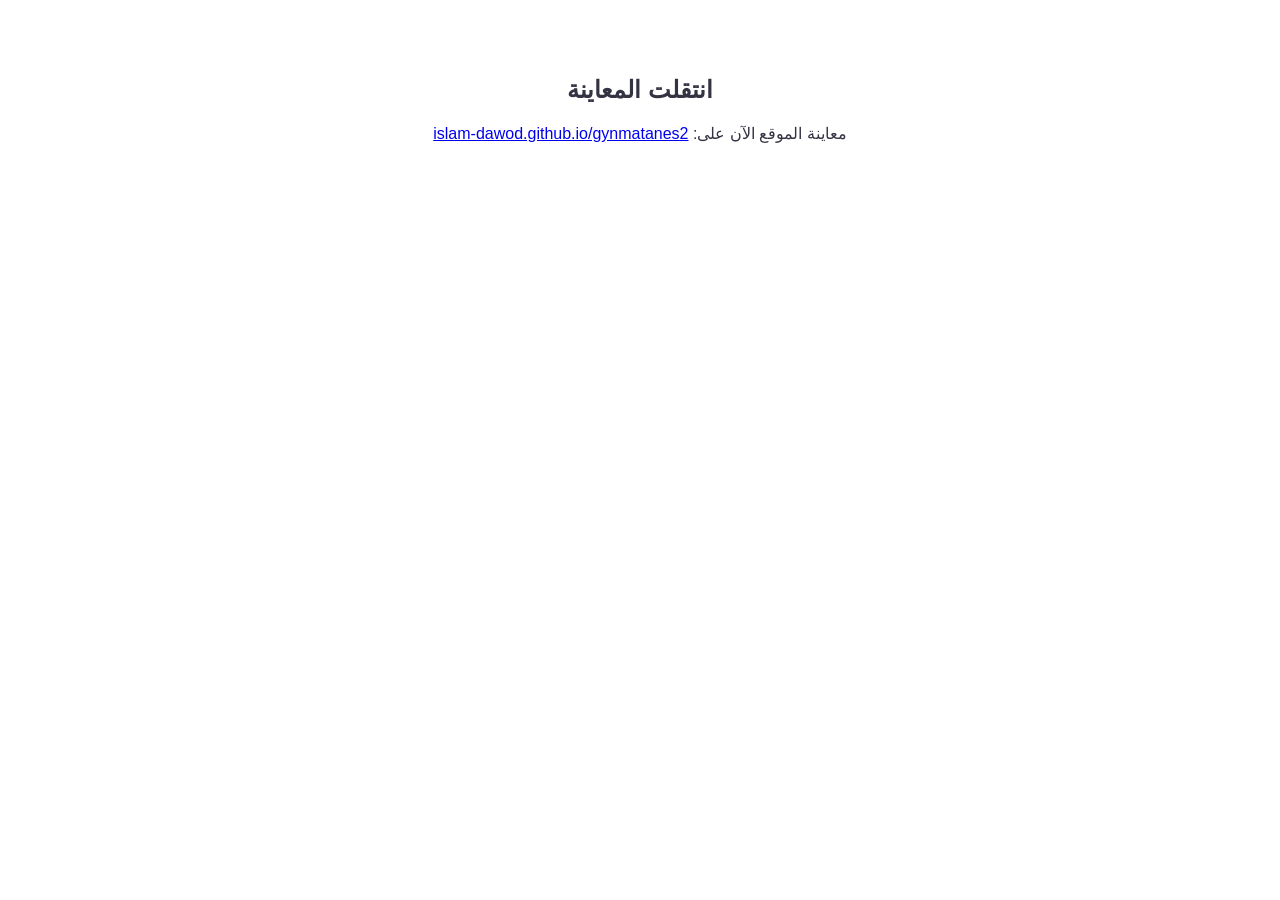
==== index.html @ dfd0c5c6 "Replace duplicate preview with placeholder (noindex)" ====
<!doctype html><html lang="ar" dir="rtl"><head><meta charset="utf-8">
<meta name="robots" content="noindex,nofollow">
<meta name="viewport" content="width=device-width,initial-scale=1">
<title>Preview moved</title></head>
<body style="font-family:sans-serif;padding:48px;text-align:center;color:#334">
<h2>انتقلت المعاينة</h2>
<p>معاينة الموقع الآن على: <a href="https://islam-dawod.github.io/gynmatanes2/">islam-dawod.github.io/gynmatanes2</a></p>
</body></html>
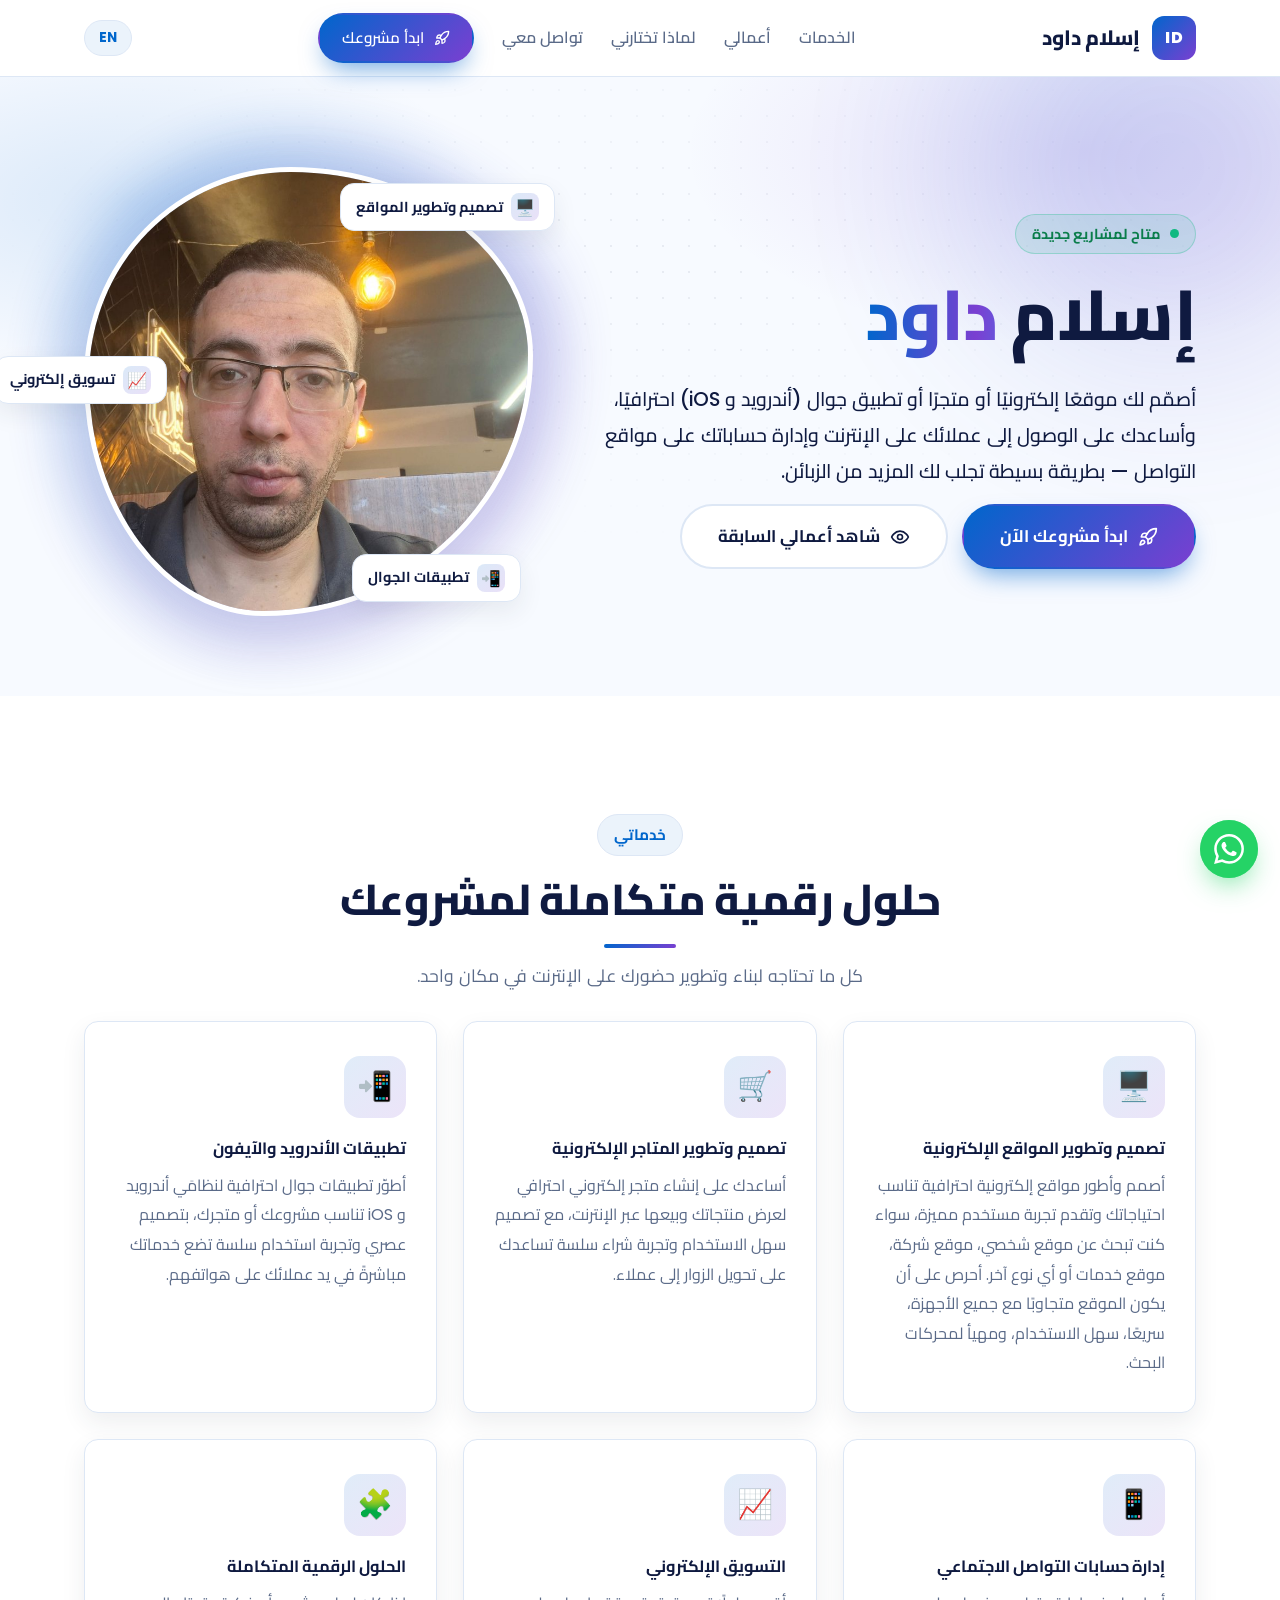
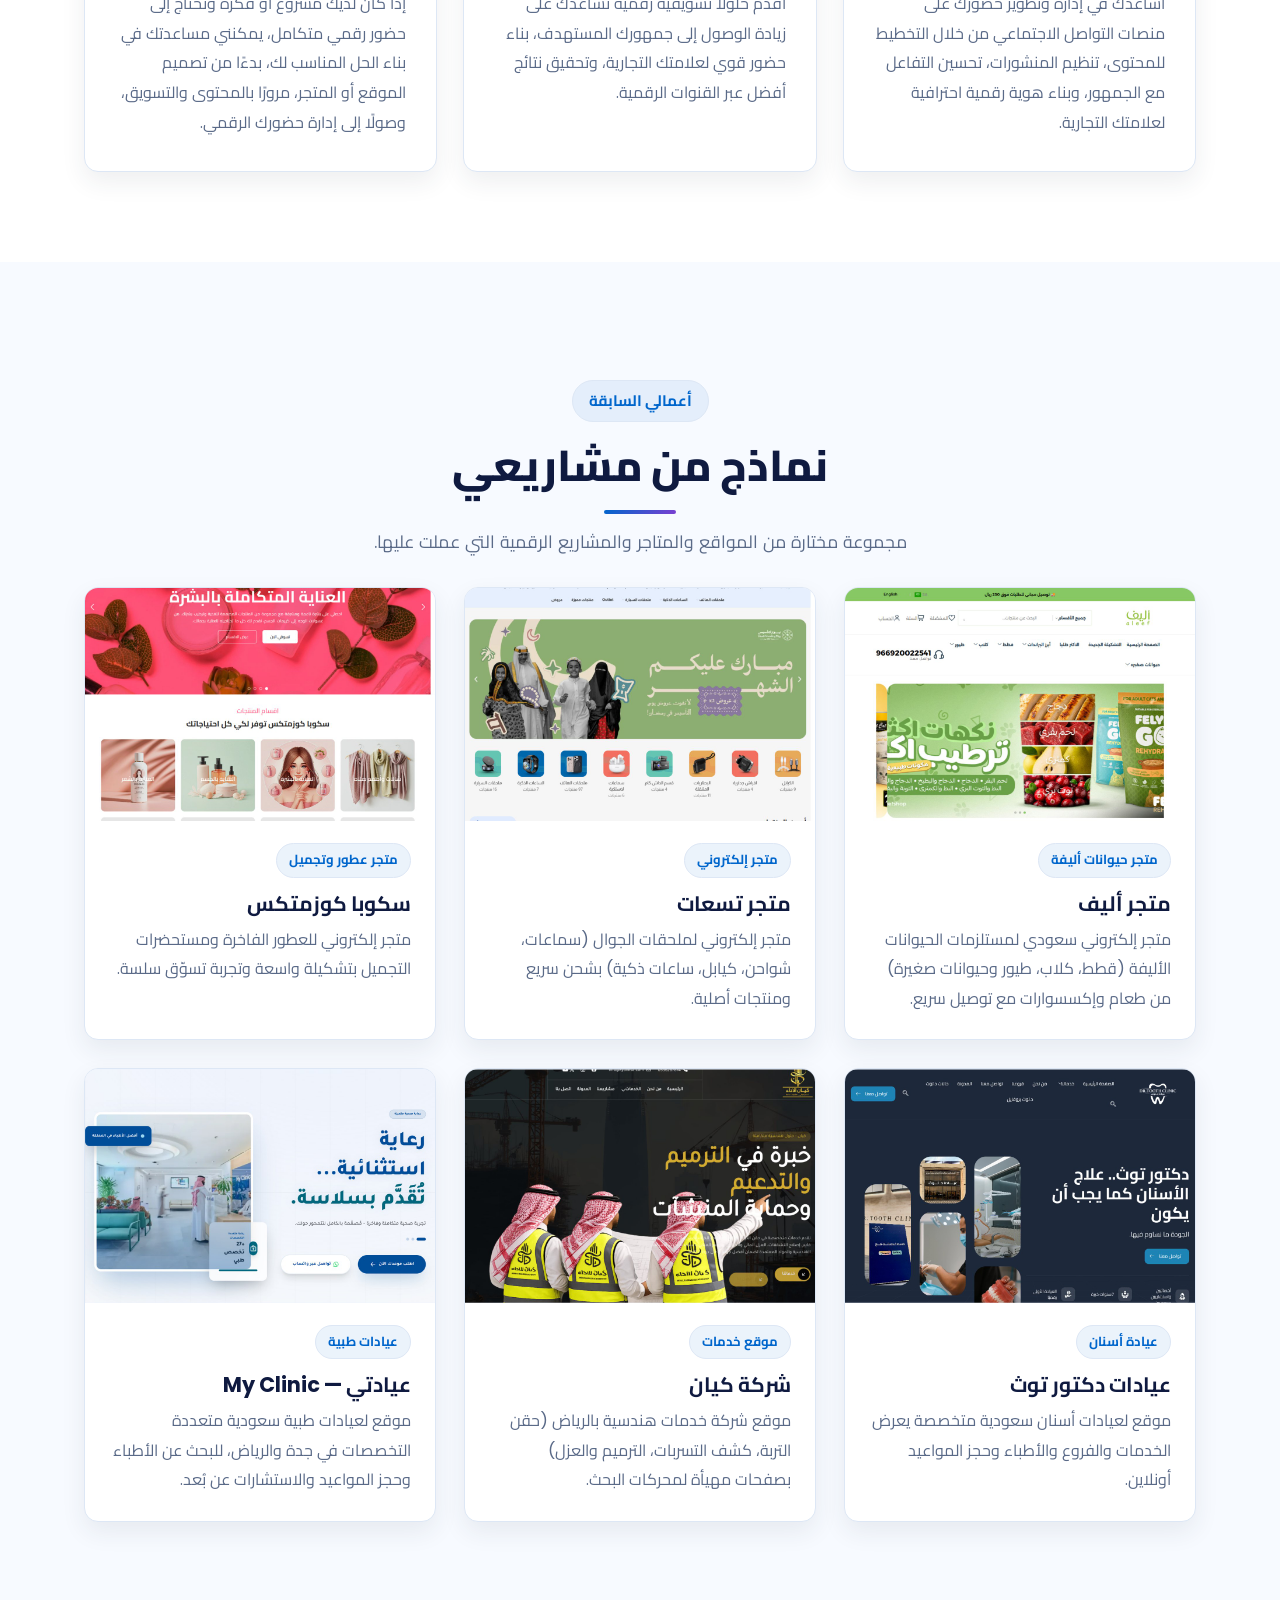
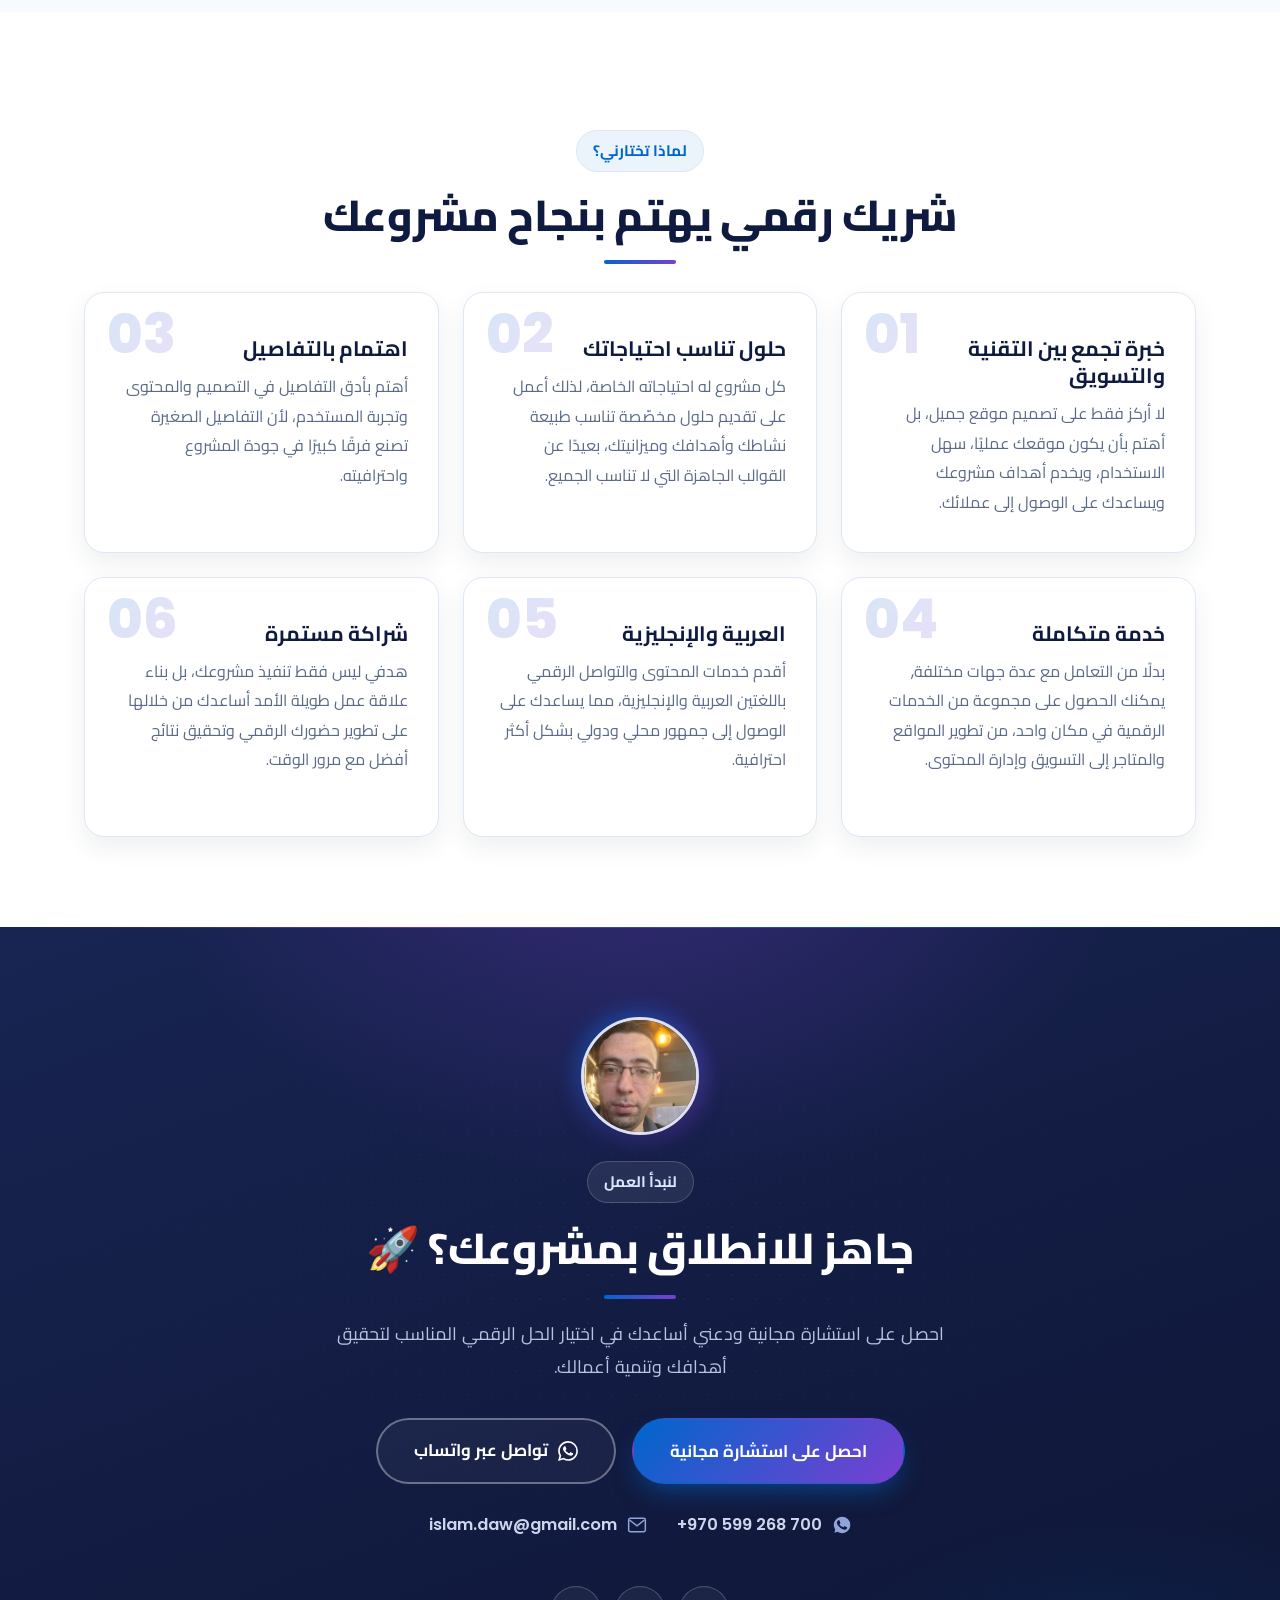
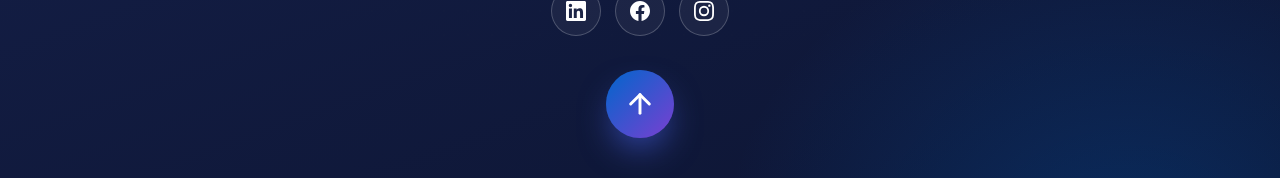
==== commit b0a4806a: "Deploy full site to root URL Copy all site files from ID repo and update canonical URLs so the site " ====
--- a/index.html
+++ b/index.html
@@ -1,8 +1,422 @@
-<!doctype html><html lang="ar" dir="rtl"><head><meta charset="utf-8">
-<meta name="robots" content="noindex,nofollow">
-<meta name="viewport" content="width=device-width,initial-scale=1">
-<title>Preview moved</title></head>
-<body style="font-family:sans-serif;padding:48px;text-align:center;color:#334">
-<h2>انتقلت المعاينة</h2>
-<p>معاينة الموقع الآن على: <a href="https://islam-dawod.github.io/gynmatanes2/">islam-dawod.github.io/gynmatanes2</a></p>
-</body></html>
+<!DOCTYPE html>
+<html lang="ar" dir="rtl">
+<head>
+  <meta charset="UTF-8" />
+  <meta name="viewport" content="width=device-width, initial-scale=1.0" />
+  <title>إسلام داود | مصمم ومطور مواقع والتسويق الرقمي</title>
+  <meta name="description" content="إسلام داود — مصمم ومطور مواقع وتطبيقات جوال. تصميم مواقع ومتاجر إلكترونية، تطبيقات أندرويد و iOS، تسويق رقمي، وإدارة حسابات التواصل الاجتماعي." />
+  <meta name="author" content="إسلام داود" />
+
+  <meta name="robots" content="index, follow" />
+  <meta name="keywords" content="تصميم مواقع, تطوير مواقع, متجر إلكتروني, تطبيقات جوال, تطبيقات اندرويد, تطبيقات ايفون, iOS, Android, تسويق رقمي, إدارة سوشال ميديا, إسلام داود, مصمم مواقع" />
+  <meta name="theme-color" content="#0066cc" />
+  <link rel="canonical" href="https://islam-dawod.github.io/" />
+
+  <!-- Open Graph -->
+  <meta property="og:type" content="website" />
+  <meta property="og:title" content="إسلام داود | مصمم ومطور مواقع والتسويق الرقمي" />
+  <meta property="og:description" content="بناء حضور رقمي احترافي: مواقع، متاجر إلكترونية، تطبيقات جوال، تسويق رقمي وإدارة سوشال ميديا." />
+  <meta property="og:url" content="https://islam-dawod.github.io/" />
+  <meta property="og:image" content="https://islam-dawod.github.io/assets/me/portrait.jpg" />
+  <meta property="og:locale" content="ar_AR" />
+  <meta property="og:site_name" content="إسلام داود" />
+
+  <!-- Twitter -->
+  <meta name="twitter:card" content="summary_large_image" />
+  <meta name="twitter:title" content="إسلام داود | مصمم ومطور مواقع" />
+  <meta name="twitter:description" content="تصميم وتطوير المواقع والمتاجر الإلكترونية، تطبيقات الجوال، التسويق الرقمي وإدارة السوشال ميديا." />
+  <meta name="twitter:image" content="https://islam-dawod.github.io/assets/me/portrait.jpg" />
+
+  <!-- Structured data -->
+  <script type="application/ld+json">
+  {
+    "@context": "https://schema.org",
+    "@type": "Person",
+    "name": "إسلام داود",
+    "alternateName": "Islam Daoud",
+    "jobTitle": "مصمم ومطور مواقع",
+    "description": "مصمم ومطور مواقع متخصص في تصميم وتطوير المواقع والمتاجر الإلكترونية والتسويق الرقمي وإدارة المحتوى.",
+    "url": "https://islam-dawod.github.io/",
+    "image": "https://islam-dawod.github.io/assets/me/portrait.jpg",
+    "email": "islam.daw@gmail.com",
+    "telephone": "+970599268700",
+    "sameAs": [
+      "https://www.instagram.com/islam.dawod92",
+      "https://www.facebook.com/islam.daw.2025",
+      "https://www.linkedin.com/in/islam-dawod/"
+    ],
+    "knowsAbout": ["تصميم المواقع", "تطوير المواقع", "المتاجر الإلكترونية", "تطوير تطبيقات الجوال", "تطبيقات أندرويد", "تطبيقات iOS", "التسويق الرقمي", "إدارة التواصل الاجتماعي"]
+  }
+  </script>
+
+  <link rel="preconnect" href="https://fonts.googleapis.com" />
+  <link rel="preconnect" href="https://fonts.gstatic.com" crossorigin />
+  <link href="https://fonts.googleapis.com/css2?family=Cairo:wght@400;500;600;700;800&family=Poppins:wght@400;500;600;700;800&family=Tajawal:wght@400;500;700&display=swap" rel="stylesheet" />
+  <link rel="stylesheet" href="styles.css?v=77" />
+  <link rel="icon" type="image/svg+xml" href="favicon.svg?v=1" />
+  <link rel="icon" type="image/png" sizes="32x32" href="favicon-32x32.png?v=1" />
+  <link rel="icon" type="image/png" sizes="16x16" href="favicon-16x16.png?v=1" />
+  <link rel="shortcut icon" href="favicon.ico?v=1" />
+  <link rel="apple-touch-icon" sizes="180x180" href="apple-touch-icon.png?v=1" />
+</head>
+<body>
+  <!-- Header -->
+  <header class="site-header" id="top">
+    <div class="container header-inner">
+      <a href="#top" class="logo">
+        <span class="logo-mark">ID</span>
+        <span class="logo-text" data-en="Islam Daoud">إسلام داود</span>
+      </a>
+      <nav class="nav" id="nav">
+        <a href="#services" data-en="Services">الخدمات</a>
+        <a href="#portfolio" data-en="Work">أعمالي</a>
+        <a href="#why" data-en="Why Me">لماذا تختارني</a>
+        <a href="#contact" data-en="Contact">تواصل معي</a>
+        <a href="#contact" class="btn btn-sm btn-primary nav-cta" data-en="<svg viewBox='0 0 24 24' fill='none' stroke='currentColor' stroke-width='2' stroke-linecap='round' stroke-linejoin='round'><path d='M4.5 16.5c-1.5 1.26-2 5-2 5s3.74-.5 5-2c.71-.84.7-2.13-.09-2.91a2.18 2.18 0 0 0-2.91-.09z'/><path d='m12 15-3-3a22 22 0 0 1 2-3.95A12.88 12.88 0 0 1 22 2c0 2.72-.78 7.5-6 11a22.35 22.35 0 0 1-4 2z'/><path d='M9 12H4s.55-3.03 2-4c1.62-1.08 5 0 5 0'/><path d='M12 15v5s3.03-.55 4-2c1.08-1.62 0-5 0-5'/></svg> Start Project"><svg viewBox="0 0 24 24" fill="none" stroke="currentColor" stroke-width="2" stroke-linecap="round" stroke-linejoin="round"><path d="M4.5 16.5c-1.5 1.26-2 5-2 5s3.74-.5 5-2c.71-.84.7-2.13-.09-2.91a2.18 2.18 0 0 0-2.91-.09z"/><path d="m12 15-3-3a22 22 0 0 1 2-3.95A12.88 12.88 0 0 1 22 2c0 2.72-.78 7.5-6 11a22.35 22.35 0 0 1-4 2z"/><path d="M9 12H4s.55-3.03 2-4c1.62-1.08 5 0 5 0"/><path d="M12 15v5s3.03-.55 4-2c1.08-1.62 0-5 0-5"/></svg> ابدأ مشروعك</a>
+      </nav>
+      <div class="header-actions">
+        <button class="lang-toggle" id="langToggle" aria-label="تغيير اللغة">EN</button>
+        <button class="nav-toggle" id="navToggle" aria-label="القائمة" aria-expanded="false">
+          <span></span><span></span><span></span>
+        </button>
+      </div>
+    </div>
+  </header>
+
+  <!-- Floating WhatsApp button (fixed, site-wide) -->
+  <a class="wa-fab" href="https://wa.me/970599268700" target="_blank" rel="noopener" aria-label="تواصل عبر واتساب" data-en-label="Chat on WhatsApp">
+    <svg viewBox="0 0 24 24" fill="currentColor" aria-hidden="true"><path d="M17.472 14.382c-.297-.149-1.758-.867-2.03-.967-.273-.099-.471-.148-.67.15-.197.297-.767.966-.94 1.164-.173.199-.347.223-.644.075-.297-.15-1.255-.463-2.39-1.475-.883-.788-1.48-1.761-1.653-2.059-.173-.297-.018-.458.13-.606.134-.133.298-.347.446-.52.149-.174.198-.298.298-.497.099-.198.05-.371-.025-.52-.075-.149-.669-1.612-.916-2.207-.242-.579-.487-.5-.669-.51-.173-.008-.371-.01-.57-.01-.198 0-.52.074-.792.372-.272.297-1.04 1.016-1.04 2.479 0 1.462 1.065 2.875 1.213 3.074.149.198 2.096 3.2 5.077 4.487.709.306 1.263.489 1.694.625.712.227 1.36.195 1.871.118.571-.085 1.758-.719 2.006-1.413.248-.694.248-1.289.173-1.413-.074-.124-.272-.198-.57-.347m-5.421 7.403h-.004a9.87 9.87 0 01-5.031-1.378l-.361-.214-3.741.982.998-3.648-.235-.374a9.86 9.86 0 01-1.51-5.26c.001-5.45 4.436-9.884 9.888-9.884 2.64 0 5.122 1.03 6.988 2.898a9.825 9.825 0 012.893 6.994c-.003 5.45-4.437 9.884-9.885 9.884m8.413-18.297A11.815 11.815 0 0012.05 0C5.495 0 .16 5.335.157 11.892c0 2.096.547 4.142 1.588 5.945L.057 24l6.305-1.654a11.882 11.882 0 005.683 1.448h.005c6.554 0 11.89-5.335 11.893-11.893a11.821 11.821 0 00-3.48-8.413Z"/></svg>
+  </a>
+
+  <!-- Hero -->
+  <section class="hero">
+    <div class="hero-bg" aria-hidden="true"></div>
+    <div class="container hero-inner">
+      <div class="hero-text">
+        <span class="hero-status" data-en="<span class='dot'></span> Available for new projects"><span class="dot"></span> متاح لمشاريع جديدة</span>
+        <h1 class="hero-title" data-en="Islam <span class='grad'>Daoud</span>">إسلام <span class="grad">داود</span></h1>
+        <p class="hero-lead" data-en="I build you a professional website, online store, or mobile app for Android &amp; iOS, help you reach your customers online, and manage your social media — simply, in a way that brings you more clients.">
+          أصمّم لك موقعًا إلكترونيًا أو متجرًا أو تطبيق جوال (أندرويد و iOS) احترافيًا،
+          وأساعدك على الوصول إلى عملائك على الإنترنت وإدارة حساباتك على مواقع التواصل —
+          بطريقة بسيطة تجلب لك المزيد من الزبائن.
+        </p>
+        <div class="hero-actions">
+          <a href="#contact" class="btn btn-primary btn-lg" data-en="<svg viewBox='0 0 24 24' fill='none' stroke='currentColor' stroke-width='2' stroke-linecap='round' stroke-linejoin='round'><path d='M4.5 16.5c-1.5 1.26-2 5-2 5s3.74-.5 5-2c.71-.84.7-2.13-.09-2.91a2.18 2.18 0 0 0-2.91-.09z'/><path d='m12 15-3-3a22 22 0 0 1 2-3.95A12.88 12.88 0 0 1 22 2c0 2.72-.78 7.5-6 11a22.35 22.35 0 0 1-4 2z'/><path d='M9 12H4s.55-3.03 2-4c1.62-1.08 5 0 5 0'/><path d='M12 15v5s3.03-.55 4-2c1.08-1.62 0-5 0-5'/></svg> Start Your Project"><svg viewBox="0 0 24 24" fill="none" stroke="currentColor" stroke-width="2" stroke-linecap="round" stroke-linejoin="round"><path d="M4.5 16.5c-1.5 1.26-2 5-2 5s3.74-.5 5-2c.71-.84.7-2.13-.09-2.91a2.18 2.18 0 0 0-2.91-.09z"/><path d="m12 15-3-3a22 22 0 0 1 2-3.95A12.88 12.88 0 0 1 22 2c0 2.72-.78 7.5-6 11a22.35 22.35 0 0 1-4 2z"/><path d="M9 12H4s.55-3.03 2-4c1.62-1.08 5 0 5 0"/><path d="M12 15v5s3.03-.55 4-2c1.08-1.62 0-5 0-5"/></svg> ابدأ مشروعك الآن</a>
+          <a href="#portfolio" class="btn btn-ghost btn-lg" data-en="<svg viewBox='0 0 24 24' fill='none' stroke='currentColor' stroke-width='2' stroke-linecap='round' stroke-linejoin='round'><path d='M2 12s3-7 10-7 10 7 10 7-3 7-10 7-10-7-10-7z'/><circle cx='12' cy='12' r='3'/></svg> View My Work"><svg viewBox="0 0 24 24" fill="none" stroke="currentColor" stroke-width="2" stroke-linecap="round" stroke-linejoin="round"><path d="M2 12s3-7 10-7 10 7 10 7-3 7-10 7-10-7-10-7z"/><circle cx="12" cy="12" r="3"/></svg> شاهد أعمالي السابقة</a>
+        </div>
+      </div>
+      <figure class="hero-portrait" onerror="this.style.display='none'">
+        <img src="assets/me/portrait.jpg" alt="إسلام داود" loading="eager"
+             onerror="this.closest('.hero-portrait').style.display='none'" />
+        <span class="float-chip chip-1" data-en="<span class='ci'>🖥️</span> Web Development"><span class="ci">🖥️</span> تصميم وتطوير المواقع</span>
+        <span class="float-chip chip-2" data-en="<span class='ci'>📈</span> Digital Marketing"><span class="ci">📈</span> تسويق إلكتروني</span>
+        <span class="float-chip chip-3" data-en="<span class='ci'>📲</span> Mobile Apps"><span class="ci">📲</span> تطبيقات الجوال</span>
+      </figure>
+    </div>
+  </section>
+
+  <!-- Services -->
+  <section class="section" id="services">
+    <div class="container">
+      <div class="section-head">
+        <span class="kicker" data-en="Services">خدماتي</span>
+        <h2 data-en="Complete digital solutions for your project">حلول رقمية متكاملة لمشروعك</h2>
+        <p data-en="Everything you need to build and grow your online presence, in one place.">كل ما تحتاجه لبناء وتطوير حضورك على الإنترنت في مكان واحد.</p>
+      </div>
+
+      <div class="cards">
+        <article class="card">
+          <div class="card-icon">🖥️</div>
+          <h3 data-en="Website Design &amp; Development">تصميم وتطوير المواقع الإلكترونية</h3>
+          <p data-en="I design and develop professional, responsive websites with a great user experience — personal, business, or services sites — fast, easy to use, and SEO-ready.">
+            أصمم وأطور مواقع إلكترونية احترافية تناسب احتياجاتك وتقدم تجربة مستخدم مميزة،
+            سواء كنت تبحث عن موقع شخصي، موقع شركة، موقع خدمات أو أي نوع آخر.
+            أحرص على أن يكون الموقع متجاوبًا مع جميع الأجهزة، سريعًا، سهل الاستخدام، ومهيأ لمحركات البحث.
+          </p>
+        </article>
+
+        <article class="card">
+          <div class="card-icon">🛒</div>
+          <h3 data-en="E-commerce Development">تصميم وتطوير المتاجر الإلكترونية</h3>
+          <p data-en="I help you build a professional online store to showcase and sell your products, with an easy design and a smooth buying experience that turns visitors into customers.">
+            أساعدك على إنشاء متجر إلكتروني احترافي لعرض منتجاتك وبيعها عبر الإنترنت،
+            مع تصميم سهل الاستخدام وتجربة شراء سلسة تساعدك على تحويل الزوار إلى عملاء.
+          </p>
+        </article>
+
+        <article class="card">
+          <div class="card-icon">📲</div>
+          <h3 data-en="Android &amp; iOS App Development">تطبيقات الأندرويد والآيفون</h3>
+          <p data-en="I develop professional mobile apps for Android and iOS tailored to your business or store — with a modern design and a smooth experience that puts your services right in your customers' hands.">
+            أطوّر تطبيقات جوال احترافية لنظامَي أندرويد و iOS تناسب مشروعك أو متجرك، بتصميم
+            عصري وتجربة استخدام سلسة تضع خدماتك مباشرةً في يد عملائك على هواتفهم.
+          </p>
+        </article>
+
+        <article class="card">
+          <div class="card-icon">📱</div>
+          <h3 data-en="Social Media Management">إدارة حسابات التواصل الاجتماعي</h3>
+          <p data-en="I manage and grow your social media presence through content planning, scheduling, boosting engagement, and building a professional brand identity.">
+            أساعدك في إدارة وتطوير حضورك على منصات التواصل الاجتماعي من خلال التخطيط للمحتوى،
+            تنظيم المنشورات، تحسين التفاعل مع الجمهور، وبناء هوية رقمية احترافية لعلامتك التجارية.
+          </p>
+        </article>
+
+        <article class="card">
+          <div class="card-icon">📈</div>
+          <h3 data-en="Digital Marketing">التسويق الإلكتروني</h3>
+          <p data-en="I provide digital marketing solutions that expand your reach to your target audience, build a strong brand presence, and achieve better results across digital channels.">
+            أقدم حلولًا تسويقية رقمية تساعدك على زيادة الوصول إلى جمهورك المستهدف،
+            بناء حضور قوي لعلامتك التجارية، وتحقيق نتائج أفضل عبر القنوات الرقمية.
+          </p>
+        </article>
+
+        <article class="card">
+          <div class="card-icon">🧩</div>
+          <h3 data-en="Integrated Digital Solutions">الحلول الرقمية المتكاملة</h3>
+          <p data-en="If you have a project or idea and need a complete digital presence, I can help you build the right solution — from website or store design, through content and marketing, to managing your digital presence.">
+            إذا كان لديك مشروع أو فكرة وتحتاج إلى حضور رقمي متكامل، يمكنني مساعدتك في بناء الحل
+            المناسب لك، بدءًا من تصميم الموقع أو المتجر، مرورًا بالمحتوى والتسويق، وصولًا إلى إدارة حضورك الرقمي.
+          </p>
+        </article>
+      </div>
+    </div>
+  </section>
+
+  <!-- Portfolio / Previous work -->
+  <section class="section section-alt" id="portfolio">
+    <div class="container">
+      <div class="section-head">
+        <span class="kicker" data-en="My Work">أعمالي السابقة</span>
+        <h2 data-en="Selected projects">نماذج من مشاريعي</h2>
+        <p data-en="A selection of websites, stores, and digital projects I have worked on.">مجموعة مختارة من المواقع والمتاجر والمشاريع الرقمية التي عملت عليها.</p>
+      </div>
+
+      <div class="portfolio-grid">
+        <a class="work" href="https://aleef.com/" target="_blank" rel="noopener">
+          <div class="work-thumb">
+            <img src="assets/portfolio/aleef.jpg" alt="متجر أليف لمستلزمات الحيوانات الأليفة" loading="lazy" />
+          </div>
+          <div class="work-body">
+            <span class="work-tag" data-en="Pet Store">متجر حيوانات أليفة</span>
+            <h3 data-en="Aleef Store">متجر أليف</h3>
+            <p data-en="A Saudi online pet store for cats, dogs, birds, and small animals — food, accessories, and supplies with fast delivery.">متجر إلكتروني سعودي لمستلزمات الحيوانات الأليفة (قطط، كلاب، طيور وحيوانات صغيرة) من طعام وإكسسوارات مع توصيل سريع.</p>
+          </div>
+        </a>
+
+        <a class="work" href="https://www.tesaat.com/" target="_blank" rel="noopener">
+          <div class="work-thumb">
+            <img src="assets/portfolio/tesaat.jpg" alt="متجر تسعات لملحقات الجوال" loading="lazy" />
+          </div>
+          <div class="work-body">
+            <span class="work-tag" data-en="E-commerce">متجر إلكتروني</span>
+            <h3 data-en="Tesaat Store">متجر تسعات</h3>
+            <p data-en="An online store for mobile accessories — headphones, chargers, cables, and smartwatches — with fast shipping.">متجر إلكتروني لملحقات الجوال (سماعات، شواحن، كيابل، ساعات ذكية) بشحن سريع ومنتجات أصلية.</p>
+          </div>
+        </a>
+
+        <a class="work" href="https://www.scuba-cosmatics.com/" target="_blank" rel="noopener">
+          <div class="work-thumb">
+            <img src="assets/portfolio/scuba.jpg" alt="متجر سكوبا كوزمتكس للعطور ومستحضرات التجميل" loading="lazy" />
+          </div>
+          <div class="work-body">
+            <span class="work-tag" data-en="Beauty &amp; Perfume">متجر عطور وتجميل</span>
+            <h3 data-en="Scuba Cosmetics">سكوبا كوزمتكس</h3>
+            <p data-en="An online store for luxury perfumes and cosmetics with a wide range of premium products and a smooth shopping experience.">متجر إلكتروني للعطور الفاخرة ومستحضرات التجميل بتشكيلة واسعة وتجربة تسوّق سلسة.</p>
+          </div>
+        </a>
+
+        <a class="work" href="https://drtoothclinics.com/" target="_blank" rel="noopener">
+          <div class="work-thumb">
+            <img src="assets/portfolio/drtooth.jpg" alt="موقع عيادات دكتور توث للأسنان" loading="lazy" />
+          </div>
+          <div class="work-body">
+            <span class="work-tag" data-en="Dental Clinic">عيادة أسنان</span>
+            <h3 data-en="Dr Tooth Clinics">عيادات دكتور توث</h3>
+            <p data-en="A website for a Saudi dental clinics group showcasing its services, branches, specialists, and online appointment booking.">موقع لعيادات أسنان سعودية متخصصة يعرض الخدمات والفروع والأطباء وحجز المواعيد أونلاين.</p>
+          </div>
+        </a>
+
+        <a class="work" href="https://kyanksa.com/" target="_blank" rel="noopener">
+          <div class="work-thumb">
+            <img src="assets/portfolio/kyan.jpg" alt="موقع شركة كيان للخدمات الهندسية" loading="lazy" />
+          </div>
+          <div class="work-body">
+            <span class="work-tag" data-en="Services Website">موقع خدمات</span>
+            <h3 data-en="Kyan Company">شركة كيان</h3>
+            <p data-en="A services company website (soil injection, leak detection, renovation, and insulation) in Riyadh, with SEO-focused pages.">موقع شركة خدمات هندسية بالرياض (حقن التربة، كشف التسربات، الترميم والعزل) بصفحات مهيأة لمحركات البحث.</p>
+          </div>
+        </a>
+
+        <a class="work" href="https://myclinic.com.sa/" target="_blank" rel="noopener">
+          <div class="work-thumb">
+            <img src="assets/portfolio/myclinic.jpg" alt="موقع عيادتي My Clinic الطبي" loading="lazy" />
+          </div>
+          <div class="work-body">
+            <span class="work-tag" data-en="Medical Clinics">عيادات طبية</span>
+            <h3 data-en="My Clinic">عيادتي — My Clinic</h3>
+            <p data-en="A Saudi multi-specialty medical clinics website (Jeddah &amp; Riyadh) for finding doctors, booking appointments, and telemedicine.">موقع لعيادات طبية سعودية متعددة التخصصات في جدة والرياض، للبحث عن الأطباء وحجز المواعيد والاستشارات عن بُعد.</p>
+          </div>
+        </a>
+      </div>
+
+    </div>
+  </section>
+
+  <!-- Why choose me -->
+  <section class="section" id="why">
+    <div class="container">
+      <div class="section-head">
+        <span class="kicker" data-en="Why Choose Me?">لماذا تختارني؟</span>
+        <h2 data-en="A digital partner invested in your success">شريك رقمي يهتم بنجاح مشروعك</h2>
+      </div>
+
+      <div class="features">
+        <div class="feature">
+          <span class="feature-num">01</span>
+          <h3 data-en="Technical &amp; marketing expertise">خبرة تجمع بين التقنية والتسويق</h3>
+          <p data-en="I don't just focus on a beautiful design — I make sure your site is practical, easy to use, serves your goals, and helps you reach your customers.">
+            لا أركز فقط على تصميم موقع جميل، بل أهتم بأن يكون موقعك عمليًا، سهل الاستخدام،
+            ويخدم أهداف مشروعك ويساعدك على الوصول إلى عملائك.
+          </p>
+        </div>
+        <div class="feature">
+          <span class="feature-num">02</span>
+          <h3 data-en="Tailored to your needs">حلول تناسب احتياجاتك</h3>
+          <p data-en="Every project has its own needs, so I provide custom solutions that fit your business, goals, and budget — never one-size-fits-all templates.">
+            كل مشروع له احتياجاته الخاصة، لذلك أعمل على تقديم حلول مخصّصة تناسب طبيعة نشاطك
+            وأهدافك وميزانيتك، بعيدًا عن القوالب الجاهزة التي لا تناسب الجميع.
+          </p>
+        </div>
+        <div class="feature">
+          <span class="feature-num">03</span>
+          <h3 data-en="Attention to detail">اهتمام بالتفاصيل</h3>
+          <p data-en="I care about the finest details in design, content, and user experience, because small details make a big difference in quality and professionalism.">
+            أهتم بأدق التفاصيل في التصميم والمحتوى وتجربة المستخدم، لأن التفاصيل الصغيرة تصنع
+            فرقًا كبيرًا في جودة المشروع واحترافيته.
+          </p>
+        </div>
+        <div class="feature">
+          <span class="feature-num">04</span>
+          <h3 data-en="All-in-one service">خدمة متكاملة</h3>
+          <p data-en="Instead of dealing with several parties, you get a range of digital services in one place — from web and store development to marketing and content.">
+            بدلًا من التعامل مع عدة جهات مختلفة, يمكنك الحصول على مجموعة من الخدمات الرقمية في
+            مكان واحد، من تطوير المواقع والمتاجر إلى التسويق وإدارة المحتوى.
+          </p>
+        </div>
+        <div class="feature">
+          <span class="feature-num">05</span>
+          <h3 data-en="Arabic &amp; English">العربية والإنجليزية</h3>
+          <p data-en="I offer content and digital communication in both Arabic and English, helping you reach a local and international audience more professionally.">
+            أقدم خدمات المحتوى والتواصل الرقمي باللغتين العربية والإنجليزية، مما يساعدك على
+            الوصول إلى جمهور محلي ودولي بشكل أكثر احترافية.
+          </p>
+        </div>
+        <div class="feature">
+          <span class="feature-num">06</span>
+          <h3 data-en="Ongoing partnership">شراكة مستمرة</h3>
+          <p data-en="My goal isn't only to deliver your project, but to build a long-term relationship that helps you grow your digital presence over time.">
+            هدفي ليس فقط تنفيذ مشروعك، بل بناء علاقة عمل طويلة الأمد أساعدك من خلالها على تطوير
+            حضورك الرقمي وتحقيق نتائج أفضل مع مرور الوقت.
+          </p>
+        </div>
+      </div>
+    </div>
+  </section>
+
+  <!-- Contact / CTA -->
+  <section class="section contact" id="contact">
+    <div class="container">
+      <div class="contact-inner">
+        <figure class="contact-avatar" onerror="this.style.display='none'">
+          <img src="assets/me/avatar.jpg" alt="إسلام داود" loading="lazy"
+               onerror="this.closest('.contact-avatar').style.display='none'" />
+        </figure>
+        <span class="kicker" data-en="Let's get started">لنبدأ العمل</span>
+        <h2 data-en="Ready to launch your project?">جاهز للانطلاق بمشروعك؟ 🚀</h2>
+        <p class="contact-lead" data-en="Get a free consultation and let me help you choose the right digital solution to reach your goals and grow your business.">
+          احصل على استشارة مجانية ودعني أساعدك في اختيار الحل الرقمي المناسب
+          لتحقيق أهدافك وتنمية أعمالك.
+        </p>
+
+        <div class="contact-actions">
+          <button type="button" class="btn btn-primary btn-lg" id="openConsult" data-en="Get a free consultation">احصل على استشارة مجانية</button>
+          <a class="btn btn-ghost btn-lg" href="https://wa.me/970599268700" target="_blank" rel="noopener">
+            <svg viewBox="0 0 24 24" aria-hidden="true" fill="currentColor"><path d="M17.472 14.382c-.297-.149-1.758-.867-2.03-.967-.273-.099-.471-.148-.67.15-.197.297-.767.966-.94 1.164-.173.199-.347.223-.644.075-.297-.15-1.255-.463-2.39-1.475-.883-.788-1.48-1.761-1.653-2.059-.173-.297-.018-.458.13-.606.134-.133.298-.347.446-.52.149-.174.198-.298.298-.497.099-.198.05-.371-.025-.52-.075-.149-.669-1.612-.916-2.207-.242-.579-.487-.5-.669-.51-.173-.008-.371-.01-.57-.01-.198 0-.52.074-.792.372-.272.297-1.04 1.016-1.04 2.479 0 1.462 1.065 2.875 1.213 3.074.149.198 2.096 3.2 5.077 4.487.709.306 1.263.489 1.694.625.712.227 1.36.195 1.871.118.571-.085 1.758-.719 2.006-1.413.248-.694.248-1.289.173-1.413-.074-.124-.272-.198-.57-.347m-5.421 7.403h-.004a9.87 9.87 0 01-5.031-1.378l-.361-.214-3.741.982.998-3.648-.235-.374a9.86 9.86 0 01-1.51-5.26c.001-5.45 4.436-9.884 9.888-9.884 2.64 0 5.122 1.03 6.988 2.898a9.825 9.825 0 012.893 6.994c-.003 5.45-4.437 9.884-9.885 9.884m8.413-18.297A11.815 11.815 0 0012.05 0C5.495 0 .16 5.335.157 11.892c0 2.096.547 4.142 1.588 5.945L.057 24l6.305-1.654a11.882 11.882 0 005.683 1.448h.005c6.554 0 11.89-5.335 11.893-11.893a11.821 11.821 0 00-3.48-8.413Z"/></svg>
+            <span data-en="Chat on WhatsApp">تواصل عبر واتساب</span>
+          </a>
+        </div>
+
+        <div class="contact-details">
+          <a class="cd-item" href="https://wa.me/970599268700" target="_blank" rel="noopener">
+            <svg viewBox="0 0 24 24" fill="currentColor" aria-hidden="true"><path d="M17.472 14.382c-.297-.149-1.758-.867-2.03-.967-.273-.099-.471-.148-.67.15-.197.297-.767.966-.94 1.164-.173.199-.347.223-.644.075-.297-.15-1.255-.463-2.39-1.475-.883-.788-1.48-1.761-1.653-2.059-.173-.297-.018-.458.13-.606.134-.133.298-.347.446-.52.149-.174.198-.298.298-.497.099-.198.05-.371-.025-.52-.075-.149-.669-1.612-.916-2.207-.242-.579-.487-.5-.669-.51-.173-.008-.371-.01-.57-.01-.198 0-.52.074-.792.372-.272.297-1.04 1.016-1.04 2.479 0 1.462 1.065 2.875 1.213 3.074.149.198 2.096 3.2 5.077 4.487.709.306 1.263.489 1.694.625.712.227 1.36.195 1.871.118.571-.085 1.758-.719 2.006-1.413.248-.694.248-1.289.173-1.413-.074-.124-.272-.198-.57-.347M12.05 21.785h-.004a9.87 9.87 0 01-5.031-1.378l-.361-.214-3.741.982.998-3.648-.235-.374a9.86 9.86 0 01-1.51-5.26c.001-5.45 4.436-9.884 9.888-9.884 2.64 0 5.122 1.03 6.988 2.898a9.825 9.825 0 012.893 6.994c-.003 5.45-4.437 9.884-9.885 9.884"/></svg>
+            <span dir="ltr">+970 599 268 700</span>
+          </a>
+          <a class="cd-item" href="mailto:islam.daw@gmail.com">
+            <svg viewBox="0 0 24 24" fill="none" stroke="currentColor" stroke-width="1.8" aria-hidden="true"><rect x="2" y="4" width="20" height="16" rx="2"/><path d="m3 6 9 7 9-7"/></svg>
+            <span dir="ltr">islam.daw@gmail.com</span>
+          </a>
+        </div>
+
+        <ul class="social" aria-label="حسابات التواصل الاجتماعي">
+          <li><a href="https://www.instagram.com/islam.dawod92" aria-label="إنستغرام" data-en-label="Instagram" target="_blank" rel="noopener">
+            <svg viewBox="0 0 24 24" fill="currentColor"><path d="M12 2.163c3.204 0 3.584.012 4.85.07 3.252.148 4.771 1.691 4.919 4.919.058 1.265.069 1.645.069 4.849 0 3.205-.012 3.584-.069 4.849-.149 3.225-1.664 4.771-4.919 4.919-1.266.058-1.644.07-4.85.07-3.204 0-3.584-.012-4.849-.07-3.26-.149-4.771-1.699-4.919-4.92-.058-1.265-.07-1.644-.07-4.849 0-3.204.013-3.583.07-4.849.149-3.227 1.664-4.771 4.919-4.919 1.266-.057 1.645-.069 4.849-.069M12 0C8.741 0 8.333.014 7.053.072 2.695.272.273 2.69.073 7.052.014 8.333 0 8.741 0 12c0 3.259.014 3.668.072 4.948.2 4.358 2.618 6.78 6.98 6.98C8.333 23.986 8.741 24 12 24c3.259 0 3.668-.014 4.948-.072 4.354-.2 6.782-2.618 6.979-6.98.059-1.28.073-1.689.073-4.948 0-3.259-.014-3.667-.072-4.947-.196-4.354-2.617-6.78-6.979-6.98C15.668.014 15.259 0 12 0m0 5.838a6.162 6.162 0 100 12.324 6.162 6.162 0 000-12.324M12 16a4 4 0 110-8 4 4 0 010 8m6.406-11.845a1.44 1.44 0 100 2.881 1.44 1.44 0 000-2.881"/></svg>
+          </a></li>
+          <li><a href="https://www.facebook.com/islam.daw.2025" aria-label="فيسبوك" data-en-label="Facebook" target="_blank" rel="noopener">
+            <svg viewBox="0 0 24 24" fill="currentColor"><path d="M24 12.073c0-6.627-5.373-12-12-12s-12 5.373-12 12c0 5.99 4.388 10.954 10.125 11.854v-8.385H7.078v-3.47h3.047V9.43c0-3.007 1.792-4.669 4.533-4.669 1.312 0 2.686.235 2.686.235v2.953H15.83c-1.491 0-1.956.925-1.956 1.874v2.25h3.328l-.532 3.47h-2.796v8.385C19.612 23.027 24 18.062 24 12.073"/></svg>
+          </a></li>
+          <li><a href="https://www.linkedin.com/in/islam-dawod/" aria-label="لينكدإن" data-en-label="LinkedIn" target="_blank" rel="noopener">
+            <svg viewBox="0 0 24 24" fill="currentColor"><path d="M20.447 20.452h-3.554v-5.569c0-1.328-.027-3.037-1.852-3.037-1.853 0-2.136 1.445-2.136 2.939v5.667H9.351V9h3.414v1.561h.046c.477-.9 1.637-1.85 3.37-1.85 3.601 0 4.267 2.37 4.267 5.455v6.286zM5.337 7.433a2.062 2.062 0 01-2.063-2.065 2.064 2.064 0 112.063 2.065zm1.782 13.019H3.555V9h3.564v11.452zM22.225 0H1.771C.792 0 0 .774 0 1.729v20.542C0 23.227.792 24 1.771 24h20.451C23.2 24 24 23.227 24 22.271V1.729C24 .774 23.2 0 22.222 0z"/></svg>
+          </a></li>
+        </ul>
+
+        <a class="back-top" href="#top" aria-label="العودة إلى أعلى الصفحة" data-en-label="Back to top">
+          <svg viewBox="0 0 24 24" fill="none" stroke="currentColor" stroke-width="2.2" stroke-linecap="round" stroke-linejoin="round" aria-hidden="true"><path d="M12 19V5"/><path d="m5 12 7-7 7 7"/></svg>
+        </a>
+      </div>
+    </div>
+  </section>
+
+  <!-- Consultation modal -->
+  <div class="modal" id="consultModal" hidden>
+    <div class="modal-overlay" data-close></div>
+    <div class="modal-box" role="dialog" aria-modal="true" aria-labelledby="consultTitle">
+      <button class="modal-close" type="button" data-close aria-label="إغلاق">&times;</button>
+
+      <div class="modal-body" id="consultBody">
+        <span class="modal-badge">🚀</span>
+        <h3 id="consultTitle" data-en="Get a free consultation">احصل على استشارة مجانية</h3>
+        <p class="modal-sub" data-en="Fill in your details and I'll get back to you shortly.">املأ بياناتك وسأتواصل معك في أقرب وقت.</p>
+        <form id="consultForm" novalidate>
+          <div class="field">
+            <label for="cm-name" data-en="Name">الاسم</label>
+            <input id="cm-name" type="text" placeholder="اسمك الكامل" data-en-ph="Your full name" required />
+          </div>
+          <div class="field">
+            <label for="cm-email" data-en="Email">البريد الإلكتروني</label>
+            <input id="cm-email" type="email" placeholder="you@example.com" data-en-ph="you@example.com" required />
+          </div>
+          <div class="field">
+            <label for="cm-phone" data-en="Phone">رقم الهاتف</label>
+            <input id="cm-phone" type="tel" dir="ltr" placeholder="+970 591 234 567" data-en-ph="+970 591 234 567" required />
+          </div>
+          <div class="field">
+            <label for="cm-message" data-en="Message">رسالتك</label>
+            <textarea id="cm-message" rows="4" placeholder="أخبرني عن مشروعك..." data-en-ph="Tell me about your project..."></textarea>
+          </div>
+          <button type="submit" class="btn btn-primary btn-lg btn-block" data-en="Send request">إرسال الطلب</button>
+        </form>
+      </div>
+
+      <div class="modal-thanks" id="consultThanks" hidden>
+        <span class="thanks-ic">✅</span>
+        <h3 data-en="Thank you!">شكرًا لك!</h3>
+        <p data-en="Your request has been received. I'll get in touch with you very soon.">تم استلام طلبك بنجاح، وسأتواصل معك في أقرب وقت.</p>
+        <button type="button" class="btn btn-primary btn-lg" data-close data-en="Done">تم</button>
+      </div>
+    </div>
+  </div>
+
+  <script src="script.js?v=73"></script>
+</body>
+</html>
--- a/styles.css
+++ b/styles.css
@@ -0,0 +1,882 @@
+:root {
+  --bg: #ffffff;
+  --bg-alt: #f7faff;        /* light blue tint */
+  --surface: #ffffff;
+  --surface-2: #eef4ff;
+  --border: #dde7f5;
+  --border-strong: #a2b6df;
+  --text: #0f1a40;          /* deep navy */
+  --muted: #5a6a88;         /* slate */
+  --primary: #0066cc;       /* bright blue */
+  --primary-2: #7a3fd1;     /* purple */
+  --accent: #5d4d9e;
+  --grad: linear-gradient(135deg, #0066cc, #7a3fd1);
+  --shadow: 0 20px 60px rgba(192, 198, 211, 0.28);
+  --shadow-sm: 0 10px 24px rgba(41, 51, 61, 0.08);
+  --radius: 14px;
+  --maxw: 1160px;
+  --sans: "Poppins", "Cairo", "Tajawal", system-ui, sans-serif;
+}
+
+* { box-sizing: border-box; }
+html { scroll-behavior: smooth; }
+
+body {
+  margin: 0;
+  font-family: var(--sans);
+  background: var(--bg);
+  color: var(--text);
+  line-height: 1.85;
+  -webkit-font-smoothing: antialiased;
+  overflow-x: hidden;
+}
+
+h1, h2, h3 { font-family: var(--sans); line-height: 1.3; margin: 0; font-weight: 800; }
+a { color: inherit; text-decoration: none; }
+.container { width: 100%; max-width: var(--maxw); margin: 0 auto; padding: 0 24px; }
+
+/* Buttons */
+.btn {
+  display: inline-flex;
+  align-items: center;
+  justify-content: center;
+  gap: 10px;
+  font-family: inherit;
+  font-weight: 700;
+  font-size: 1rem;
+  border: 2px solid transparent;
+  border-radius: 999px;
+  padding: 13px 30px;
+  cursor: pointer;
+  transition: transform .2s ease, box-shadow .2s ease, background .2s ease, color .2s ease;
+}
+.btn:hover { transform: translateY(-2px); }
+.btn-lg { padding: 15px 36px; font-size: 1.05rem; }
+.btn-sm { padding: 9px 22px; font-size: .95rem; }
+.btn-block { width: 100%; }
+.btn-primary {
+  background: var(--grad);
+  color: #fff;
+  box-shadow: 0 12px 26px -8px rgba(0, 102, 204, .6);
+}
+.btn-primary:hover { box-shadow: 0 18px 34px -10px rgba(122, 63, 209, .6); }
+.btn-ghost { background: #fff; border-color: var(--border); color: var(--text); }
+.btn-ghost:hover { border-color: var(--primary); color: var(--primary); }
+
+/* Header */
+.site-header {
+  position: sticky;
+  top: 0;
+  z-index: 50;
+  background: rgba(255, 255, 255, .88);
+  backdrop-filter: blur(14px);
+  border-bottom: 1px solid var(--border);
+}
+.header-inner { display: flex; align-items: center; justify-content: space-between; height: 76px; }
+.logo { display: flex; align-items: center; gap: 12px; font-weight: 800; }
+.logo-mark {
+  display: grid;
+  place-items: center;
+  width: 44px; height: 44px;
+  border-radius: 12px;
+  background: var(--grad);
+  color: #fff;
+  font-weight: 800;
+  letter-spacing: .5px;
+}
+.logo-mark.small { width: 38px; height: 38px; font-size: .9rem; }
+.logo-text { font-size: 1.3rem; font-weight: 800; }
+.nav { display: flex; align-items: center; gap: 28px; }
+.nav a { color: var(--muted); font-weight: 600; transition: color .2s; }
+.nav a:hover { color: var(--primary); }
+.nav .nav-cta { color: #fff; }
+.nav .nav-cta:hover { color: #fff; }
+
+.header-actions { display: flex; align-items: center; gap: 12px; }
+.lang-toggle {
+  font-family: inherit; font-weight: 700; font-size: .85rem;
+  color: var(--primary);
+  background: rgba(0, 102, 204, .08);
+  border: 1px solid var(--border);
+  border-radius: 999px;
+  padding: 7px 14px; min-width: 44px;
+  cursor: pointer;
+  transition: background .2s ease, color .2s ease, border-color .2s ease;
+}
+.lang-toggle:hover { background: var(--grad); color: #fff; border-color: transparent; }
+
+/* English (LTR) mode: allow long headings to wrap */
+html[lang="en"] .section-head h2,
+html[lang="en"] .contact-inner h2 { white-space: normal; }
+
+.nav-toggle { display: none; flex-direction: column; gap: 5px; background: none; border: 0; cursor: pointer; padding: 8px; }
+.nav-toggle span { width: 25px; height: 2px; background: var(--text); border-radius: 2px; transition: .25s; }
+
+/* Hero */
+.hero { position: relative; padding: 90px 0 80px; overflow: hidden; background: var(--bg-alt); }
+.hero-bg {
+  position: absolute; inset: 0; z-index: 0;
+  background:
+    radial-gradient(45% 45% at 85% 12%, rgba(122, 63, 209, .14), transparent 70%),
+    radial-gradient(40% 40% at 10% 20%, rgba(0, 102, 204, .12), transparent 70%);
+}
+/* soft dotted texture */
+.hero-bg::after {
+  content: ""; position: absolute; inset: 0;
+  background-image: radial-gradient(rgba(15, 26, 64, .07) 1px, transparent 1px);
+  background-size: 26px 26px;
+  -webkit-mask-image: radial-gradient(70% 60% at 50% 30%, #000, transparent 75%);
+  mask-image: radial-gradient(70% 60% at 50% 30%, #000, transparent 75%);
+}
+/* floating gradient blob */
+.hero-bg::before {
+  content: ""; position: absolute;
+  width: 420px; height: 420px;
+  top: -120px; inset-inline-start: -100px;
+  background: var(--grad);
+  filter: blur(90px); opacity: .16;
+  border-radius: 50%;
+  animation: blobFloat 14s ease-in-out infinite;
+}
+@keyframes blobFloat {
+  0%, 100% { transform: translate(0, 0) scale(1); }
+  50% { transform: translate(40px, 60px) scale(1.12); }
+}
+.hero-inner {
+  position: relative; z-index: 1;
+  display: grid;
+  grid-template-columns: 1.15fr .85fr;
+  align-items: center;
+  gap: 56px;
+}
+.hero-text { min-width: 0; }
+
+/* Availability status pill */
+.hero-status {
+  display: flex; width: fit-content; align-items: center; gap: 9px;
+  font-size: .9rem; font-weight: 700; color: #0a7d4b;
+  background: rgba(16, 185, 129, .1);
+  border: 1px solid rgba(16, 185, 129, .28);
+  padding: 6px 16px; border-radius: 999px;
+  margin-bottom: 16px;
+}
+.hero-status .dot {
+  width: 9px; height: 9px; border-radius: 50%; background: #10b981;
+  box-shadow: 0 0 0 0 rgba(16, 185, 129, .6);
+  animation: pulseDot 2s ease-out infinite;
+}
+@keyframes pulseDot {
+  0% { box-shadow: 0 0 0 0 rgba(16, 185, 129, .6); }
+  70% { box-shadow: 0 0 0 10px rgba(16, 185, 129, 0); }
+  100% { box-shadow: 0 0 0 0 rgba(16, 185, 129, 0); }
+}
+
+/* Gradient accent on the name (animated shimmer) */
+.hero-title .grad {
+  background: linear-gradient(90deg, #0066cc, #7a3fd1, #22a7ff, #0066cc);
+  background-size: 250% auto;
+  -webkit-background-clip: text; background-clip: text; color: transparent;
+  animation: shimmer 5s linear infinite;
+}
+@keyframes shimmer { to { background-position: 250% center; } }
+
+/* Entrance animations */
+.hero-text > * { opacity: 0; animation: heroUp .7s ease forwards; }
+.hero-text > *:nth-child(1) { animation-delay: .05s; }
+.hero-text > *:nth-child(2) { animation-delay: .15s; }
+.hero-text > *:nth-child(3) { animation-delay: .25s; }
+.hero-text > *:nth-child(4) { animation-delay: .35s; }
+.hero-text > *:nth-child(5) { animation-delay: .45s; }
+.hero-portrait { animation: heroIn .8s .2s ease both; }
+@keyframes heroUp { from { opacity: 0; transform: translateY(18px); } to { opacity: 1; transform: none; } }
+@keyframes heroIn { from { opacity: 0; transform: translateY(24px) scale(.96); } to { opacity: 1; transform: none; } }
+
+.eyebrow {
+  display: inline-block;
+  color: var(--primary);
+  font-weight: 700;
+  margin: 0 0 18px;
+  padding: 7px 18px;
+  border-radius: 999px;
+  background: rgba(0, 102, 204, .08);
+  border: 1px solid var(--border);
+  font-size: .92rem;
+}
+.hero-title {
+  font-size: clamp(2.6rem, 6.5vw, 4.4rem);
+  font-weight: 800;
+  color: var(--text);
+  margin-bottom: 20px;
+  letter-spacing: -.01em;
+}
+.hero-lead { font-size: 1.22rem; color: var(--text); margin: 0 0 14px; font-weight: 500; }
+.hero-sub { font-size: 1.05rem; color: var(--muted); margin: 0 0 34px; }
+.hero-actions { display: flex; gap: 14px; flex-wrap: wrap; }
+
+.hero-portrait { margin: 0; position: relative; }
+/* morphing water-droplet glow behind the photo */
+.hero-portrait::before {
+  content: ""; position: absolute; inset: -24px; z-index: 0;
+  background: var(--grad); opacity: .32; filter: blur(28px);
+  border-radius: 46% 54% 60% 40% / 47% 42% 58% 53%;
+  animation: blobMorph 9s ease-in-out infinite;
+}
+/* circular photo with animated torn/droplet edges */
+.hero-portrait img {
+  position: relative; z-index: 1;
+  width: 100%; aspect-ratio: 1 / 1; object-fit: cover;
+  display: block;
+  border: 5px solid #fff;
+  border-radius: 46% 54% 60% 40% / 47% 42% 58% 53%;
+  box-shadow: var(--shadow);
+  animation: blobMorph 9s ease-in-out infinite, portraitFloat 6s ease-in-out infinite;
+}
+@keyframes blobMorph {
+  0%, 100% { border-radius: 46% 54% 60% 40% / 47% 42% 58% 53%; }
+  25% { border-radius: 60% 40% 50% 50% / 55% 55% 45% 45%; }
+  50% { border-radius: 40% 60% 44% 56% / 42% 48% 52% 58%; }
+  75% { border-radius: 56% 44% 62% 38% / 58% 40% 60% 42%; }
+}
+@keyframes portraitFloat {
+  0%, 100% { transform: translateY(0); }
+  50% { transform: translateY(-12px); }
+}
+/* Floating info chips around the portrait */
+.float-chip {
+  position: absolute; z-index: 2;
+  display: inline-flex; align-items: center; gap: 8px;
+  background: #fff; color: var(--text);
+  font-weight: 700; font-size: .9rem; white-space: nowrap;
+  padding: 9px 15px; border-radius: 14px;
+  border: 1px solid var(--border);
+  box-shadow: var(--shadow-sm);
+  animation: chipFloat 5s ease-in-out infinite;
+}
+.float-chip .ci {
+  display: grid; place-items: center;
+  width: 28px; height: 28px; border-radius: 8px; font-size: 1rem;
+  background: linear-gradient(135deg, rgba(0,102,204,.14), rgba(122,63,209,.16));
+}
+.float-chip.chip-1 { top: 16px; inset-inline-start: -22px; animation-delay: .2s; }
+.float-chip.chip-2 { top: 42%; inset-inline-end: -90px; animation-delay: 1.0s; }
+.float-chip.chip-3 { bottom: 14px; inset-inline-start: 12px; animation-delay: 1.8s; }
+@keyframes chipFloat {
+  0%, 100% { transform: translateY(0); }
+  50% { transform: translateY(-10px); }
+}
+
+/* Sections */
+.section { padding: 90px 0; }
+.section-alt { background: var(--bg-alt); }
+.section-head { text-align: center; max-width: 660px; margin: 0 auto 56px; }
+.kicker {
+  display: inline-block;
+  color: var(--primary);
+  font-weight: 700;
+  font-size: .95rem;
+  padding: 6px 16px;
+  border-radius: 999px;
+  background: rgba(0, 102, 204, .08);
+  border: 1px solid var(--border);
+}
+.section-head h2 { font-size: clamp(1.9rem, 4vw, 2.7rem); margin: 16px 0 12px; white-space: nowrap; }
+.section-head p { color: var(--muted); margin: 0; font-size: 1.1rem; }
+@media (max-width: 768px) { .section-head h2 { white-space: normal; } }
+
+/* About */
+.about-inner {
+  display: grid;
+  grid-template-columns: .9fr 1.1fr;
+  align-items: center;
+  gap: 60px;
+}
+.about-photo { margin: 0; position: relative; }
+.about-photo::before {
+  content: ""; position: absolute; inset: -14px;
+  background: var(--grad); border-radius: 24px; opacity: .16; z-index: 0;
+}
+.about-photo img {
+  position: relative; z-index: 1;
+  width: 100%; aspect-ratio: 4 / 3; object-fit: cover;
+  display: block; border-radius: 18px; box-shadow: var(--shadow);
+}
+.about-text .kicker { margin-bottom: 4px; }
+.about-text h2 { font-size: clamp(1.8rem, 3.8vw, 2.5rem); margin: 16px 0 18px; }
+.about-text p { color: var(--muted); margin: 0 0 16px; font-size: 1.06rem; }
+.about-text .btn { margin-top: 10px; }
+
+/* Service cards */
+.cards { display: grid; grid-template-columns: repeat(auto-fit, minmax(320px, 1fr)); gap: 26px; }
+.card {
+  background: var(--surface);
+  border: 1px solid var(--border);
+  border-radius: var(--radius);
+  padding: 34px 30px;
+  box-shadow: var(--shadow-sm);
+  transition: transform .22s ease, box-shadow .22s ease, border-color .22s ease;
+}
+.card:hover { transform: translateY(-6px); box-shadow: var(--shadow); border-color: #bcd2f4; }
+.card-icon {
+  width: 62px; height: 62px;
+  display: grid; place-items: center;
+  font-size: 1.8rem;
+  border-radius: 16px;
+  background: linear-gradient(135deg, rgba(0, 102, 204, .12), rgba(122, 63, 209, .14));
+  margin-bottom: 20px;
+}
+.card h3 { font-size: 1.3rem; margin-bottom: 12px; font-weight: 700; }
+.card p { color: var(--muted); margin: 0; font-size: 1rem; }
+
+/* Features (why choose me) */
+.features { display: grid; grid-template-columns: repeat(auto-fit, minmax(320px, 1fr)); grid-auto-rows: 1fr; gap: 24px; counter-reset: feat; }
+.feature {
+  position: relative;
+  counter-increment: feat;
+  background: var(--surface);
+  border: 1px solid var(--border);
+  border-radius: 20px;
+  padding: 34px 30px;
+  box-shadow: var(--shadow-sm);
+  overflow: hidden;
+  transition: transform .3s ease, box-shadow .3s ease, background .3s ease, border-color .3s ease;
+}
+/* gradient top bar grows on hover */
+.feature::after {
+  content: ""; position: absolute; top: 0; inset-inline-start: 0;
+  height: 4px; width: 0; background: var(--grad);
+  transition: width .35s ease;
+}
+.feature:hover::after { width: 100%; }
+/* large decorative number watermark */
+.feature-num {
+  position: absolute; top: 14px; inset-inline-end: 22px;
+  width: auto; height: auto; margin: 0;
+  font-size: 3.4rem; font-weight: 800; line-height: 1;
+  background: var(--grad);
+  -webkit-background-clip: text; background-clip: text;
+  -webkit-text-fill-color: transparent; color: transparent;
+  opacity: .16; pointer-events: none;
+  transition: opacity .3s ease, -webkit-text-fill-color .3s ease;
+}
+.feature h3 { font-size: 1.3rem; margin: 8px 0 10px; font-weight: 700; transition: color .3s ease; }
+.feature p { color: var(--muted); margin: 0; transition: color .3s ease; }
+
+/* fill with gradient on hover */
+.feature:hover {
+  transform: translateY(-8px);
+  background: var(--grad);
+  border-color: transparent;
+  box-shadow: 0 26px 46px -16px rgba(79, 107, 255, .55);
+}
+.feature:hover h3, .feature:hover p { color: #fff; }
+.feature:hover .feature-num { opacity: .4; -webkit-text-fill-color: #fff; color: #fff; }
+
+/* Portfolio */
+.portfolio-grid { display: grid; grid-template-columns: repeat(auto-fit, minmax(330px, 1fr)); gap: 28px; }
+.work {
+  display: flex;
+  flex-direction: column;
+  background: var(--surface);
+  border: 1px solid var(--border);
+  border-radius: var(--radius);
+  overflow: hidden;
+  box-shadow: var(--shadow-sm);
+  transition: transform .25s ease, box-shadow .25s ease;
+}
+.work:hover { transform: translateY(-6px); box-shadow: var(--shadow); }
+.work-thumb { position: relative; aspect-ratio: 3 / 2; overflow: hidden; background: var(--surface-2); }
+.work-thumb img { width: 100%; height: 100%; object-fit: cover; display: block; transition: transform .5s ease; }
+.work:hover .work-thumb img { transform: scale(1.05); }
+.work-body { padding: 22px 24px 26px; }
+.work-tag {
+  display: inline-block;
+  font-size: .82rem;
+  font-weight: 700;
+  color: var(--primary);
+  background: rgba(0, 102, 204, .08);
+  border: 1px solid var(--border);
+  padding: 4px 12px;
+  border-radius: 999px;
+  margin-bottom: 12px;
+}
+.work-body h3 { font-size: 1.3rem; margin-bottom: 8px; font-weight: 700; }
+.work-body p { color: var(--muted); margin: 0; font-size: 1rem; }
+.portfolio-note { text-align: center; color: var(--muted); margin: 40px 0 0; font-size: .95rem; }
+.portfolio-note code {
+  background: var(--surface-2);
+  border: 1px solid var(--border);
+  border-radius: 6px;
+  padding: 2px 9px;
+  direction: ltr;
+  display: inline-block;
+}
+
+/* Contact — elegant dark */
+.contact {
+  position: relative; overflow: hidden;
+  color: #fff;
+  background:
+    radial-gradient(55% 60% at 50% -12%, rgba(122, 63, 209, .30), transparent 70%),
+    radial-gradient(45% 55% at 88% 108%, rgba(0, 102, 204, .28), transparent 70%),
+    linear-gradient(160deg, #182452 0%, #0d1533 100%);
+}
+/* subtle dotted texture */
+.contact::before {
+  content: ""; position: absolute; inset: 0; z-index: 0; opacity: .6;
+  background-image: radial-gradient(rgba(255, 255, 255, .06) 1px, transparent 1px);
+  background-size: 24px 24px;
+  -webkit-mask-image: radial-gradient(70% 65% at 50% 40%, #000, transparent 78%);
+  mask-image: radial-gradient(70% 65% at 50% 40%, #000, transparent 78%);
+}
+/* glowing gradient hairline at the top */
+.contact::after {
+  content: ""; position: absolute; top: 0; inset-inline: 0; height: 1px; z-index: 1;
+  background: linear-gradient(90deg, transparent, rgba(122, 63, 209, .7), rgba(0, 102, 204, .7), transparent);
+}
+/* Single centered column */
+.contact-inner { position: relative; z-index: 2; max-width: 720px; margin: 0 auto; text-align: center; }
+.contact-avatar { position: relative; margin: 0 auto 26px; width: 118px; height: 118px; }
+.contact-avatar::before {
+  content: ""; position: absolute; inset: -6px; z-index: 0;
+  border-radius: 50%; background: var(--grad); opacity: .6; filter: blur(10px);
+}
+.contact-avatar img {
+  position: relative; z-index: 1;
+  width: 100%; height: 100%; object-fit: cover; border-radius: 50%;
+  border: 3px solid rgba(255, 255, 255, .85);
+  box-shadow: 0 12px 30px -10px rgba(0, 0, 0, .5);
+}
+.contact .kicker { color: #dbe6ff; background: rgba(255, 255, 255, .08); border-color: rgba(255, 255, 255, .18); }
+.contact-inner h2 { font-size: clamp(1.6rem, 4.2vw, 2.7rem); margin: 18px 0 18px; color: #fff; white-space: nowrap; }
+@media (max-width: 560px) { .contact-inner h2 { white-space: normal; } }
+.contact-lead { color: #b9c4e0; margin: 0 auto 34px; font-size: 1.12rem; max-width: 620px; }
+
+.contact-actions { display: flex; justify-content: center; flex-wrap: wrap; gap: 16px; }
+.contact-actions .btn svg { width: 20px; height: 20px; flex: none; }
+.contact .btn-ghost { background: rgba(255, 255, 255, .04); color: #fff; border-color: rgba(255, 255, 255, .35); }
+.contact .btn-ghost:hover { background: #fff; color: var(--text); border-color: #fff; }
+
+/* phone + email */
+.contact-details { display: flex; justify-content: center; flex-wrap: wrap; gap: 14px 30px; margin-top: 26px; }
+.cd-item { display: inline-flex; align-items: center; gap: 10px; color: #cdd6ec; font-weight: 600; font-size: 1.02rem; transition: color .2s ease; }
+.cd-item svg { width: 20px; height: 20px; flex: none; color: #8fa4d8; transition: color .2s ease; }
+.cd-item span { direction: ltr; }
+.cd-item:hover, .cd-item:hover svg { color: #fff; }
+
+/* social */
+.social { list-style: none; display: flex; justify-content: center; flex-wrap: wrap; gap: 14px; margin: 46px 0 0; padding: 0; }
+.social a {
+  display: grid; place-items: center;
+  width: 50px; height: 50px;
+  background: rgba(255, 255, 255, .05);
+  border: 1px solid rgba(255, 255, 255, .22);
+  border-radius: 50%;
+  color: #fff;
+  transition: background .25s ease, border-color .25s ease, transform .25s ease;
+}
+.social a:hover { background: var(--grad); border-color: transparent; transform: translateY(-3px); }
+.social svg { width: 20px; height: 20px; }
+
+/* Back to top button */
+.back-top {
+  position: relative;
+  display: grid; place-items: center;
+  width: 68px; height: 68px; margin: 42px auto 0;
+  border-radius: 50%;
+  background: var(--grad); color: #fff;
+  box-shadow: 0 16px 34px -8px rgba(79, 107, 255, .6);
+  transition: transform .25s ease, box-shadow .25s ease;
+}
+.back-top::before {
+  content: ""; position: absolute; inset: 0; z-index: -1;
+  border-radius: 50%; background: var(--grad); opacity: .5;
+  animation: backTopPulse 2.4s ease-out infinite;
+}
+.back-top svg { width: 32px; height: 32px; animation: arrowBounce 2s cubic-bezier(.45, 0, .4, 1) infinite; }
+.back-top:hover { transform: translateY(-6px); box-shadow: 0 22px 40px -8px rgba(122, 63, 209, .7); }
+.back-top:hover svg { animation-duration: 1s; }
+@keyframes arrowBounce {
+  0%, 15% { transform: translateY(0); }
+  45% { transform: translateY(-10px); }
+  70%, 100% { transform: translateY(0); }
+}
+@keyframes backTopPulse {
+  0% { transform: scale(1); opacity: .5; }
+  70% { transform: scale(1.6); opacity: 0; }
+  100% { opacity: 0; }
+}
+
+/* Footer */
+.site-footer { border-top: 1px solid var(--border); padding: 40px 0; background: var(--bg); }
+.footer-inner { display: flex; align-items: center; justify-content: space-between; gap: 22px; flex-wrap: wrap; }
+.footer-inner strong { font-size: 1.15rem; margin-inline-start: 10px; }
+.footer-inner > div { display: flex; align-items: center; flex-wrap: wrap; }
+.footer-inner p { color: var(--muted); margin: 6px 0 0; font-size: .92rem; width: 100%; }
+.copy { color: var(--muted); font-size: .9rem; }
+
+/* Responsive */
+@media (max-width: 900px) {
+  .hero-inner { grid-template-columns: 1fr; gap: 44px; }
+  .hero-portrait { max-width: 360px; margin-inline: auto; }
+  .about-inner { grid-template-columns: 1fr; gap: 38px; }
+  .about-photo { order: -1; max-width: 480px; }
+  .float-chip { display: none; }
+}
+@media (max-width: 720px) {
+  .nav {
+    position: fixed;
+    inset-block-start: 76px;
+    inset-inline: 0;
+    flex-direction: column;
+    gap: 0;
+    background: #fff;
+    border-bottom: 1px solid var(--border);
+    padding: 10px 24px 22px;
+    transform: translateY(-160%);
+    transition: transform .28s ease;
+    box-shadow: var(--shadow-sm);
+  }
+  .nav.open { transform: translateY(0); }
+  .nav a { width: 100%; padding: 13px 0; border-bottom: 1px solid var(--border); }
+  .nav .nav-cta { margin-top: 12px; text-align: center; color: #fff; }
+  .nav-toggle { display: flex; }
+  .nav-toggle.open span:nth-child(1) { transform: translateY(7px) rotate(45deg); }
+  .nav-toggle.open span:nth-child(2) { opacity: 0; }
+  .nav-toggle.open span:nth-child(3) { transform: translateY(-7px) rotate(-45deg); }
+}
+
+/* Reveal on scroll */
+.reveal { opacity: 0; transform: translateY(24px); transition: opacity .6s ease, transform .6s ease; }
+.reveal.visible { opacity: 1; transform: none; }
+/* Reveal variants */
+.section-head.reveal { transform: translateY(28px); }
+.work.reveal { transform: translateY(28px) scale(.98); }
+.work.reveal.visible { transform: none; }
+
+/* Scroll progress bar */
+.scroll-progress {
+  position: fixed; top: 0; inset-inline-start: 0;
+  height: 3px; width: 0;
+  background: var(--grad);
+  z-index: 100;
+  transition: width .1s linear;
+}
+
+/* Floating WhatsApp button (fixed on the bottom-right, site-wide) */
+.wa-fab {
+  position: fixed;
+  bottom: 22px; right: 22px;
+  z-index: 90;
+  width: 58px; height: 58px;
+  display: grid; place-items: center;
+  border-radius: 50%;
+  background: #25d366; color: #fff;
+  box-shadow: 0 12px 28px -8px rgba(37, 211, 102, .65);
+  transition: transform .25s ease, box-shadow .25s ease;
+}
+.wa-fab svg { width: 30px; height: 30px; }
+.wa-fab:hover { transform: scale(1.08); box-shadow: 0 16px 34px -8px rgba(37, 211, 102, .8); }
+.wa-fab::before {
+  content: ""; position: absolute; inset: 0; z-index: -1;
+  border-radius: 50%; background: #25d366; opacity: .55;
+  animation: waPulse 2.2s ease-out infinite;
+}
+@keyframes waPulse {
+  0% { transform: scale(1); opacity: .55; }
+  70% { transform: scale(1.7); opacity: 0; }
+  100% { opacity: 0; }
+}
+@media (max-width: 600px) {
+  .wa-fab { width: 52px; height: 52px; bottom: 16px; right: 16px; }
+  .wa-fab svg { width: 27px; height: 27px; }
+}
+
+/* Header shadow once scrolled */
+.site-header.scrolled { box-shadow: 0 8px 30px -14px rgba(15, 26, 64, .25); }
+
+/* Micro-interactions */
+.card-icon { transition: transform .28s ease; }
+.card:hover .card-icon { transform: translateY(-3px) rotate(-6deg) scale(1.06); }
+
+/* Button shine sweep */
+.btn-primary { position: relative; overflow: hidden; }
+.btn-primary::after {
+  content: ""; position: absolute; top: 0; inset-inline-start: -120%;
+  width: 60%; height: 100%; transform: skewX(-20deg);
+  background: linear-gradient(90deg, transparent, rgba(255,255,255,.35), transparent);
+  transition: inset-inline-start .6s ease;
+}
+.btn-primary:hover::after { inset-inline-start: 130%; }
+
+/* TEXT ANIMATION — underline draws under section headings on reveal */
+.section-head h2 { position: relative; }
+.section-head h2::after {
+  content: ""; display: block;
+  width: 72px; height: 4px; margin: 16px auto 0;
+  background: var(--grad); border-radius: 2px;
+  transform: scaleX(0); transform-origin: center;
+  transition: transform .6s ease .25s;
+}
+.section-head.visible h2::after { transform: scaleX(1); }
+.contact-inner h2 { position: relative; }
+.contact-inner h2::after {
+  content: ""; display: block;
+  width: 72px; height: 4px; margin: 18px auto 0;
+  background: var(--grad); border-radius: 2px;
+  transform: scaleX(0); transform-origin: center;
+  transition: transform .6s ease .25s;
+}
+.contact-inner.visible h2::after { transform: scaleX(1); }
+
+/* IMAGE ANIMATION — reveal wipe + hover overlay/zoom on portfolio */
+.work-thumb { position: relative; }
+.work-thumb::after {
+  content: ""; position: absolute; inset: 0; z-index: 1;
+  background: linear-gradient(to top, rgba(15, 26, 64, .45), transparent 55%);
+  opacity: 0; transition: opacity .35s ease;
+}
+.work:hover .work-thumb::after { opacity: 1; }
+.work .work-thumb img { transition: transform .6s ease, clip-path .7s ease .1s; }
+.work.reveal .work-thumb img { clip-path: inset(0 0 0 100%); }
+.work.reveal.visible .work-thumb img { clip-path: inset(0 0 0 0); }
+
+/* Respect reduced-motion only for continuous/looping decorative motion.
+   One-time reveals, underlines, image wipes and entrances stay active. */
+@media (prefers-reduced-motion: reduce) {
+  .hero-bg::before,
+  .hero-status .dot,
+  .hero-title .grad,
+  .wa-fab::before,
+  .back-top::before {
+    animation: none !important;
+  }
+}
+
+/* ===== Consultation modal ===== */
+.modal { position: fixed; inset: 0; z-index: 120; display: grid; place-items: center; padding: 20px; }
+.modal[hidden] { display: none; }
+.modal-overlay { position: absolute; inset: 0; background: rgba(9, 14, 33, .6); backdrop-filter: blur(4px); animation: fadeIn .25s ease; }
+.modal-box {
+  position: relative; z-index: 1;
+  width: 100%; max-width: 460px; max-height: 92vh; overflow-y: auto;
+  background: #fff; color: var(--text);
+  border-radius: 20px; padding: 34px 30px 30px;
+  box-shadow: 0 30px 70px -20px rgba(0,0,0,.5);
+  animation: popIn .28s cubic-bezier(.2,.8,.3,1);
+}
+@keyframes fadeIn { from { opacity: 0; } to { opacity: 1; } }
+@keyframes popIn { from { opacity: 0; transform: translateY(16px) scale(.96); } to { opacity: 1; transform: none; } }
+.modal-close {
+  position: absolute; inset-inline-end: 16px; top: 14px;
+  width: 36px; height: 36px; border-radius: 50%;
+  border: 1px solid var(--border); background: var(--bg-alt); color: var(--muted);
+  font-size: 1.5rem; line-height: 1; cursor: pointer; transition: background .2s, color .2s;
+}
+.modal-close:hover { background: var(--primary); color: #fff; border-color: transparent; }
+.modal-badge {
+  display: inline-grid; place-items: center; width: 58px; height: 58px; border-radius: 16px;
+  font-size: 1.7rem; margin-bottom: 14px;
+  background: linear-gradient(135deg, rgba(0,102,204,.12), rgba(122,63,209,.16));
+}
+.modal-box h3 { font-size: 1.5rem; margin-bottom: 6px; }
+.modal-sub { color: var(--muted); margin: 0 0 20px; font-size: 1rem; }
+#consultForm { display: grid; gap: 14px; text-align: start; }
+#consultForm .field { display: grid; gap: 6px; }
+#consultForm label { font-size: .85rem; font-weight: 600; color: var(--muted); }
+#consultForm input, #consultForm textarea {
+  font-family: inherit; font-size: 1rem; color: var(--text);
+  background: var(--bg-alt); border: 1px solid var(--border);
+  border-radius: 10px; padding: 12px 14px; outline: none;
+  transition: border-color .2s, box-shadow .2s;
+}
+#consultForm textarea { resize: vertical; }
+#consultForm input:focus, #consultForm textarea:focus { border-color: var(--primary); box-shadow: 0 0 0 3px rgba(0,102,204,.15); }
+#consultForm .btn { margin-top: 6px; }
+.modal-thanks { text-align: center; padding: 16px 6px 6px; }
+.thanks-ic {
+  display: inline-grid; place-items: center; width: 74px; height: 74px; border-radius: 50%;
+  font-size: 2.2rem; margin-bottom: 12px;
+  background: rgba(16,185,129,.12); border: 1px solid rgba(16,185,129,.3);
+}
+.modal-thanks h3 { font-size: 1.6rem; margin-bottom: 8px; }
+.modal-thanks p { color: var(--muted); margin: 0 0 22px; }
+body.modal-open { overflow: hidden; }
+@media (prefers-reduced-motion: reduce) {
+  .modal-overlay, .modal-box { animation: none; }
+}
+
+/* Reduce empty space below the back-to-top arrow (last section) */
+.contact { padding-bottom: 40px; }
+.contact .back-top { margin-top: 34px; }
+
+/* ===== Smaller typography & form on mobile ===== */
+@media (max-width: 600px) {
+  body { font-size: .94rem; line-height: 1.75; }
+  .hero { padding: 54px 0 58px; }
+  .hero-title { font-size: 2.15rem; }
+  .hero-lead { font-size: 1.02rem; }
+  .hero-sub { font-size: .95rem; }
+  .eyebrow, .hero-status { font-size: .8rem; }
+  .section { padding: 58px 0; }
+  .section-head { margin-bottom: 38px; }
+  .section-head h2, .contact-inner h2 { font-size: 1.5rem; }
+  .section-head p { font-size: .98rem; }
+  .card, .feature { padding: 24px 20px; border-radius: 16px; }
+  .card h3, .feature h3, .work-body h3 { font-size: 1.12rem; }
+  .card p, .feature p, .work-body p, .contact-lead { font-size: .93rem; }
+  .kicker { font-size: .82rem; }
+  .btn { font-size: .92rem; padding: 12px 20px; }
+  .btn-lg { font-size: .96rem; padding: 13px 24px; }
+  .feature-num { font-size: 2.6rem; }
+  /* consultation modal / form */
+  .modal { padding: 14px; }
+  .modal-box { padding: 24px 18px 20px; border-radius: 16px; }
+  .modal-box h3 { font-size: 1.25rem; }
+  .modal-sub { font-size: .9rem; margin-bottom: 16px; }
+  .modal-badge { width: 50px; height: 50px; font-size: 1.4rem; }
+  #consultForm { gap: 11px; }
+  #consultForm label { font-size: .82rem; }
+  #consultForm input, #consultForm textarea { font-size: .92rem; padding: 10px 12px; }
+  .modal-thanks h3 { font-size: 1.3rem; }
+}
+
+/* ===== Services cards — more attractive hover effects ===== */
+.card { position: relative; overflow: hidden; transition: transform .3s ease, box-shadow .3s ease, border-color .3s ease; }
+.card::before {
+  content: ""; position: absolute; top: 0; inset-inline-start: 0;
+  height: 4px; width: 0; background: var(--grad); z-index: 1;
+  transition: width .4s ease;
+}
+.card:hover::before { width: 100%; }
+.card::after {
+  content: ""; position: absolute; inset: 0; z-index: 0; opacity: 0;
+  background: radial-gradient(120% 80% at 100% 0%, rgba(122,63,209,.07), transparent 60%);
+  transition: opacity .35s ease;
+}
+.card:hover::after { opacity: 1; }
+.card > * { position: relative; z-index: 1; }
+.card:hover { transform: translateY(-10px); box-shadow: 0 28px 50px -18px rgba(79,107,255,.45); border-color: transparent; }
+.card-icon { transition: background .3s ease, transform .3s ease, box-shadow .3s ease; }
+.card:hover .card-icon {
+  background: var(--grad);
+  transform: translateY(-4px) rotate(-6deg) scale(1.1);
+  box-shadow: 0 12px 22px -6px rgba(122,63,209,.55);
+}
+.card h3 { transition: color .3s ease; }
+.card:hover h3 { color: var(--primary); }
+
+/* Services card titles on a single line */
+.card h3 { font-size: 1.02rem; white-space: nowrap; }
+@media (max-width: 600px) { .card h3 { font-size: .96rem; } }
+
+/* ===== Mobile: hide "why" section + hero buttons side-by-side ===== */
+@media (max-width: 600px) {
+  #why { display: none; }
+  .nav a[href="#why"] { display: none; }
+  .hero-actions { flex-wrap: nowrap; gap: 10px; }
+  .hero-actions .btn { flex: 1 1 0; min-width: 0; padding: 12px 8px; font-size: .85rem; white-space: nowrap; }
+}
+
+/* Raise the 'digital marketing' chip and keep it off the photo (stacked layout) */
+@media (max-width: 900px) {
+  .float-chip.chip-2 { bottom: auto; top: 22%; inset-inline-end: -165px; }
+}
+@media (max-width: 680px) {
+  .float-chip.chip-2 { inset-inline-end: -80px; }
+}
+
+/* ===== For companies / hire full-time ===== */
+#hire { padding: 80px 0; }
+.hire-panel {
+  position: relative;
+  border-radius: 30px;
+  padding: clamp(40px, 5vw, 66px) clamp(24px, 5vw, 68px);
+  background: var(--grad);
+  color: #fff;
+  text-align: center;
+  overflow: hidden;
+  box-shadow: 0 34px 70px -26px rgba(122, 63, 209, .6);
+}
+.hire-glow {
+  position: absolute; inset: 0; z-index: 0; pointer-events: none;
+  background:
+    radial-gradient(440px circle at 12% 15%, rgba(255,255,255,.22), transparent 60%),
+    radial-gradient(440px circle at 88% 88%, rgba(255,255,255,.15), transparent 60%);
+}
+.hire-content { position: relative; z-index: 1; max-width: 760px; margin: 0 auto; }
+.hire-badge {
+  display: inline-flex; align-items: center; gap: 9px;
+  background: rgba(255,255,255,.14); border: 1px solid rgba(255,255,255,.3);
+  color: #fff; padding: 8px 18px; border-radius: 999px; font-weight: 600; font-size: .92rem;
+}
+.hire-badge .dot { width: 9px; height: 9px; border-radius: 50%; background: #7dffa8; animation: hirePulse 2s infinite; }
+@keyframes hirePulse {
+  0% { box-shadow: 0 0 0 0 rgba(125,255,168,.6); }
+  70% { box-shadow: 0 0 0 10px rgba(125,255,168,0); }
+  100% { box-shadow: 0 0 0 0 rgba(125,255,168,0); }
+}
+.hire-panel h2 { color: #fff; font-size: clamp(1.6rem, 3.6vw, 2.5rem); margin: 20px 0 16px; line-height: 1.35; }
+.hire-content p { color: rgba(255,255,255,.92); font-size: 1.1rem; margin: 0 auto 26px; max-width: 640px; }
+.hire-skills { list-style: none; padding: 0; margin: 0 0 34px; display: flex; flex-wrap: wrap; justify-content: center; gap: 10px; }
+.hire-skills li { background: rgba(255,255,255,.12); border: 1px solid rgba(255,255,255,.24); padding: 8px 16px; border-radius: 12px; font-size: .95rem; font-weight: 500; }
+.hire-actions { display: flex; flex-wrap: wrap; justify-content: center; gap: 16px; }
+.hire-actions .btn { display: inline-flex; align-items: center; gap: 10px; }
+.hire-actions .btn svg { width: 20px; height: 20px; flex: none; }
+.hire-cv { background: #fff; color: var(--primary); border: 2px solid #fff; }
+.hire-cv:hover { transform: translateY(-3px); box-shadow: 0 16px 32px -10px rgba(0,0,0,.4); }
+.hire-contact { background: transparent; color: #fff; border: 2px solid rgba(255,255,255,.6); }
+.hire-contact:hover { background: #fff; color: var(--primary); border-color: #fff; }
+@media (max-width: 560px) {
+  .hire-actions { flex-direction: column; }
+  .hire-actions .btn { width: 100%; justify-content: center; }
+}
+
+/* "Hire me" nav button — gradient-border pill with briefcase icon */
+.nav-cta-hire {
+  color: var(--primary);
+  font-weight: 700;
+  border: 2px solid transparent;
+  background: linear-gradient(#fff, #fff) padding-box, var(--grad) border-box;
+  box-shadow: 0 6px 16px -8px rgba(122, 63, 209, .5);
+}
+.nav-cta-hire svg { width: 16px; height: 16px; flex: none; }
+.nav-cta-hire:hover {
+  color: #fff;
+  background: var(--grad) padding-box, var(--grad) border-box;
+  box-shadow: 0 12px 24px -8px rgba(122, 63, 209, .6);
+}
+.nav .nav-cta-hire:hover { color: #fff; }
+.nav .nav-cta-hire { margin-inline-start: -14px; }
+
+/* Icons inside hero action buttons */
+.hero-actions .btn svg { width: 20px; height: 20px; flex: none; }
+
+/* Nav "Start project" CTA icon */
+.nav-cta svg { width: 16px; height: 16px; flex: none; }
+
+/* Mobile: center card content in services & portfolio, tune hero buttons */
+@media (max-width: 600px) {
+  .card { text-align: center; }
+  .card-icon { margin-inline: auto; }
+  .work-body { text-align: center; }
+  .hero-actions .btn { padding: 12px 12px; gap: 6px; font-size: .82rem; }
+  .hero-actions .btn svg { width: 15px; height: 15px; }
+}
+
+/* Mobile: center hero (first section) content */
+@media (max-width: 600px) {
+  .hero-text { text-align: center; }
+  .hero-status { margin-inline: auto; }
+}
+
+/* Mobile: show hero image first, then the text */
+@media (max-width: 600px) {
+  .hero-portrait { order: -1; }
+  .hero-text { order: 0; }
+}
+
+/* Mobile: shrink hero photo ~30% */
+@media (max-width: 600px) {
+  .hero-portrait { max-width: 210px; }
+}
+
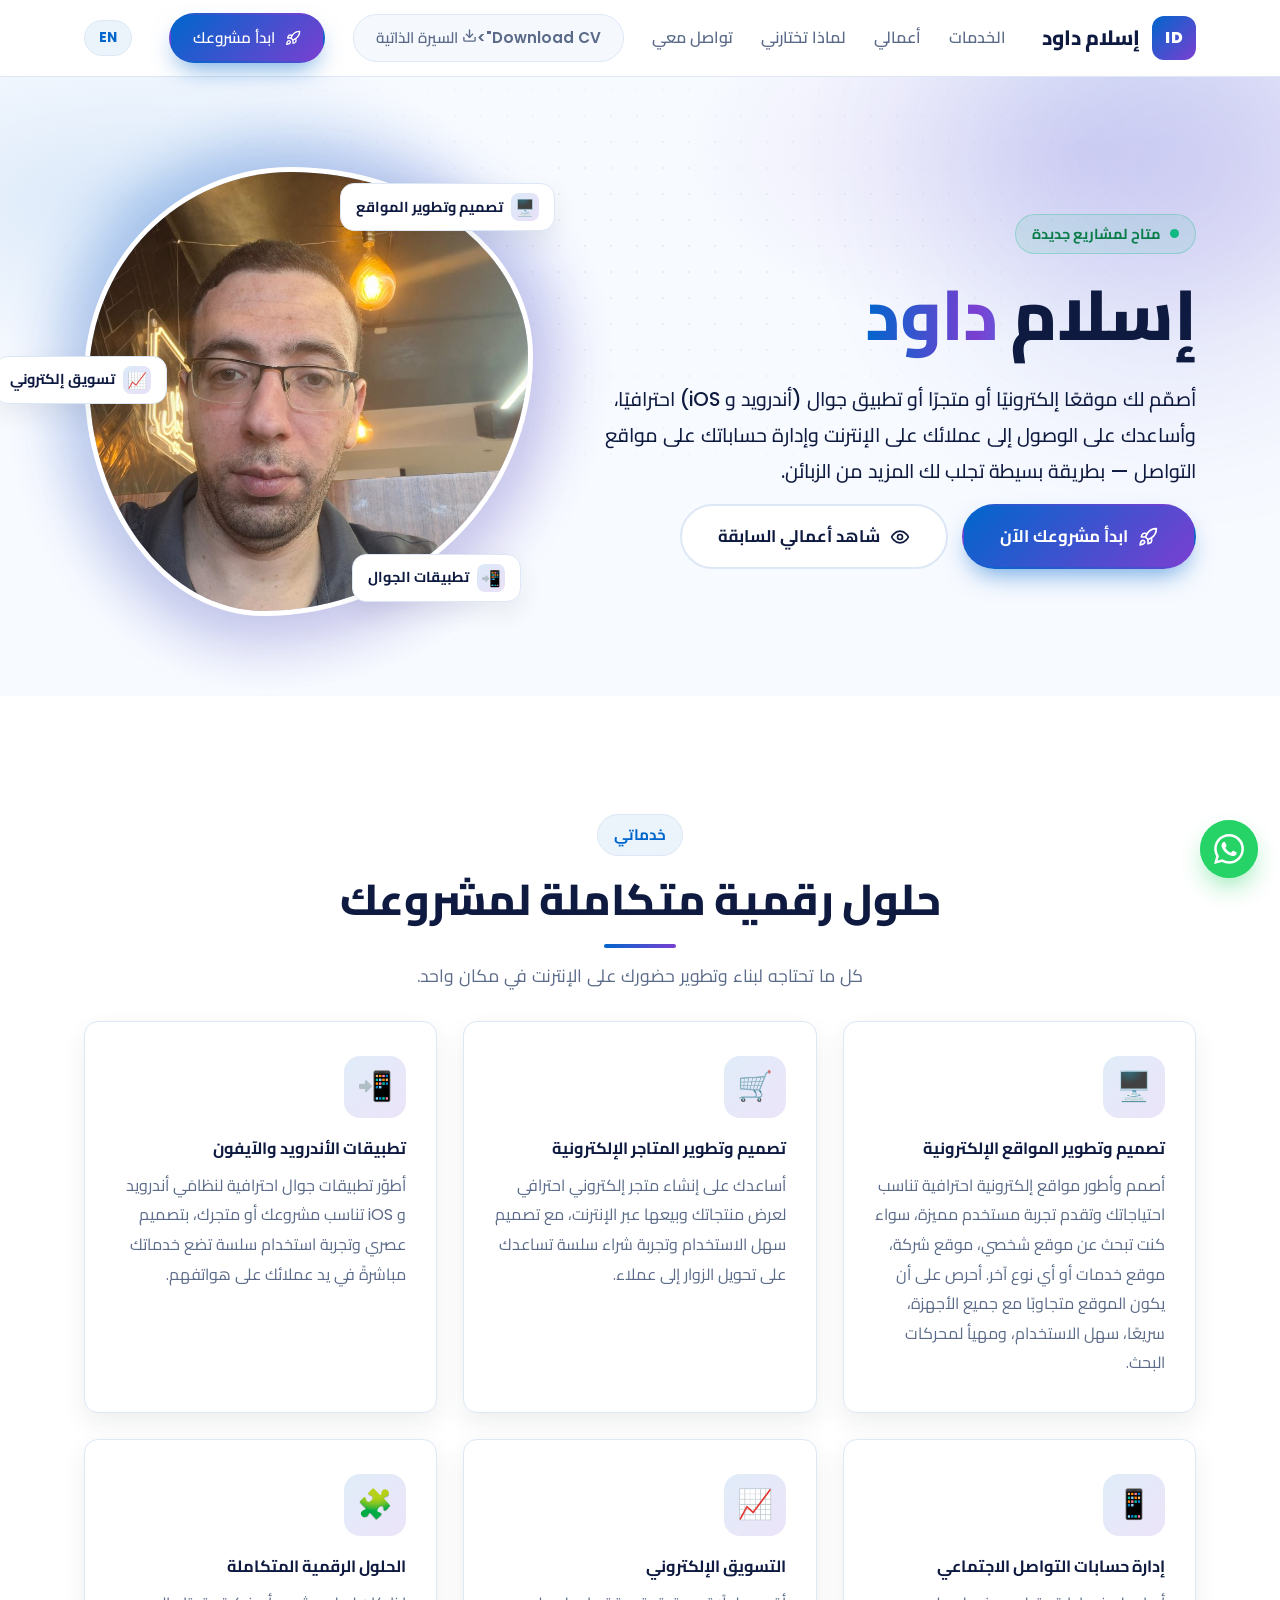
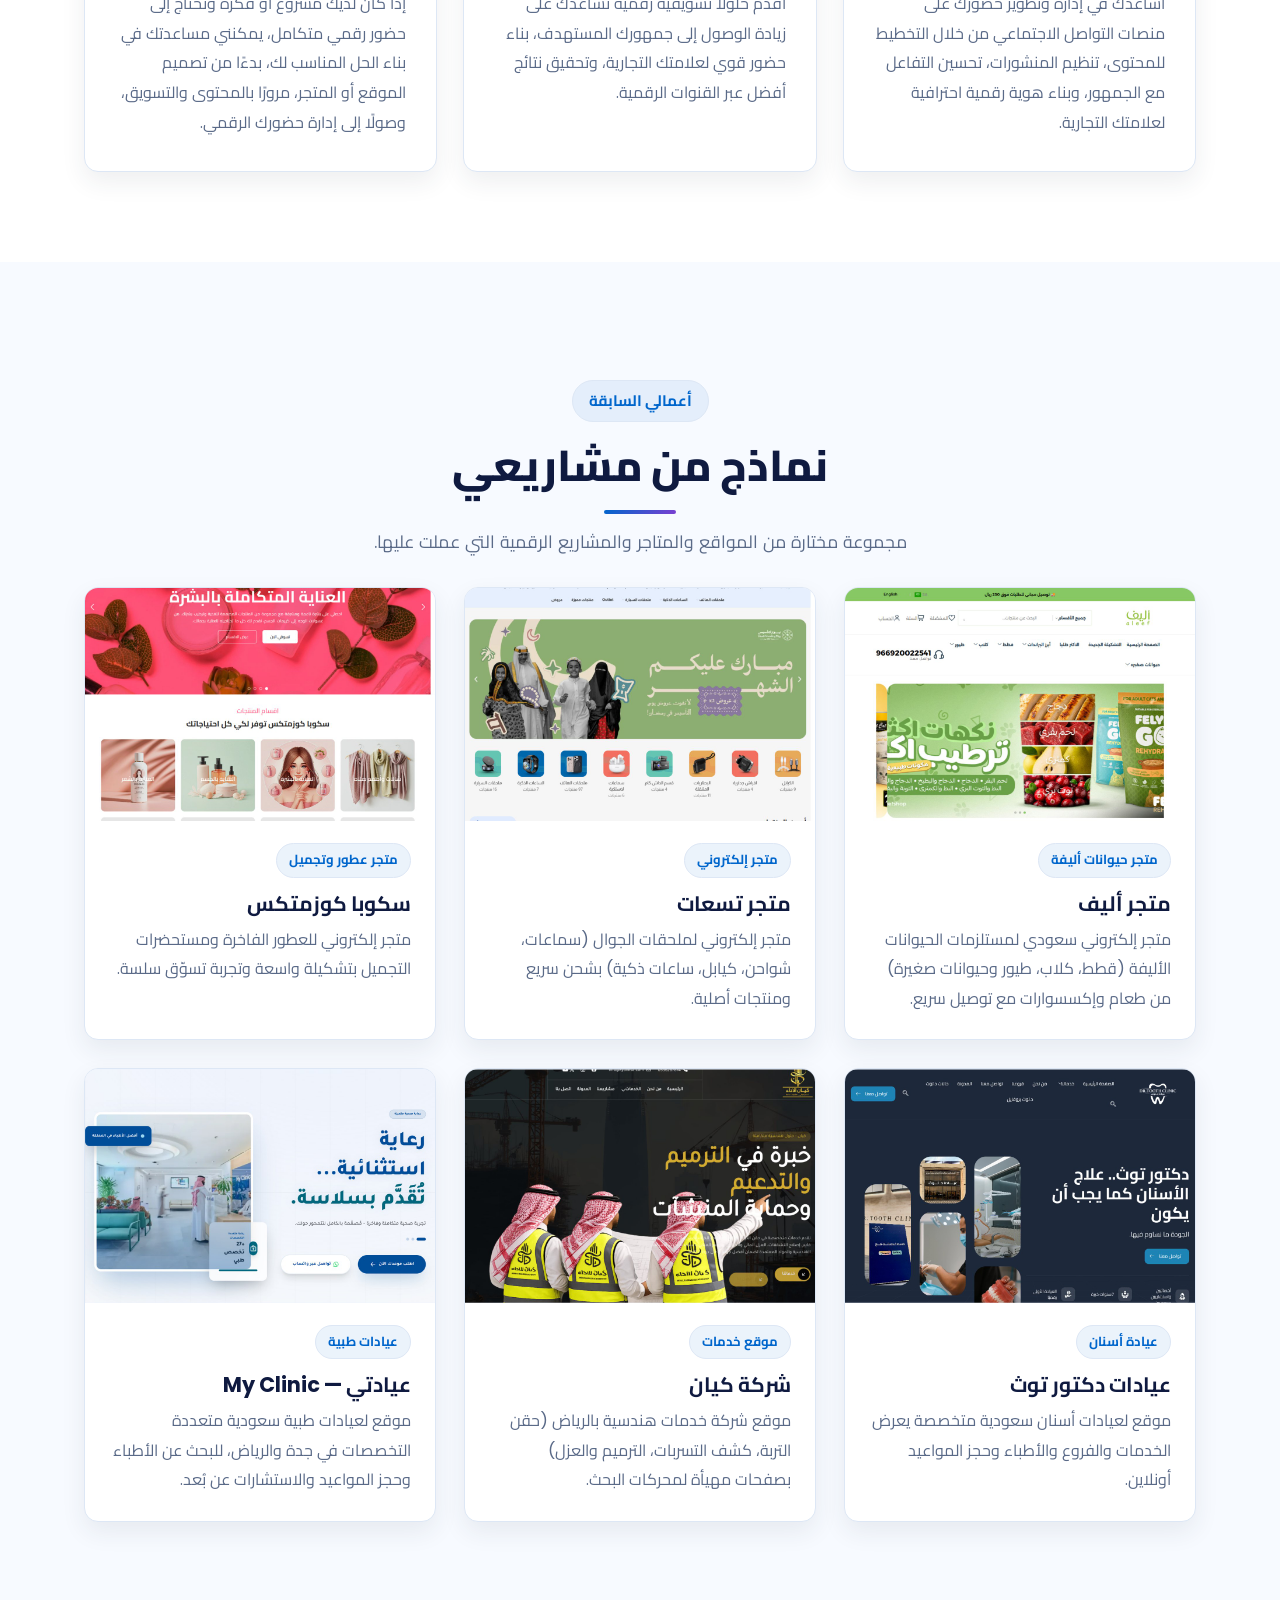
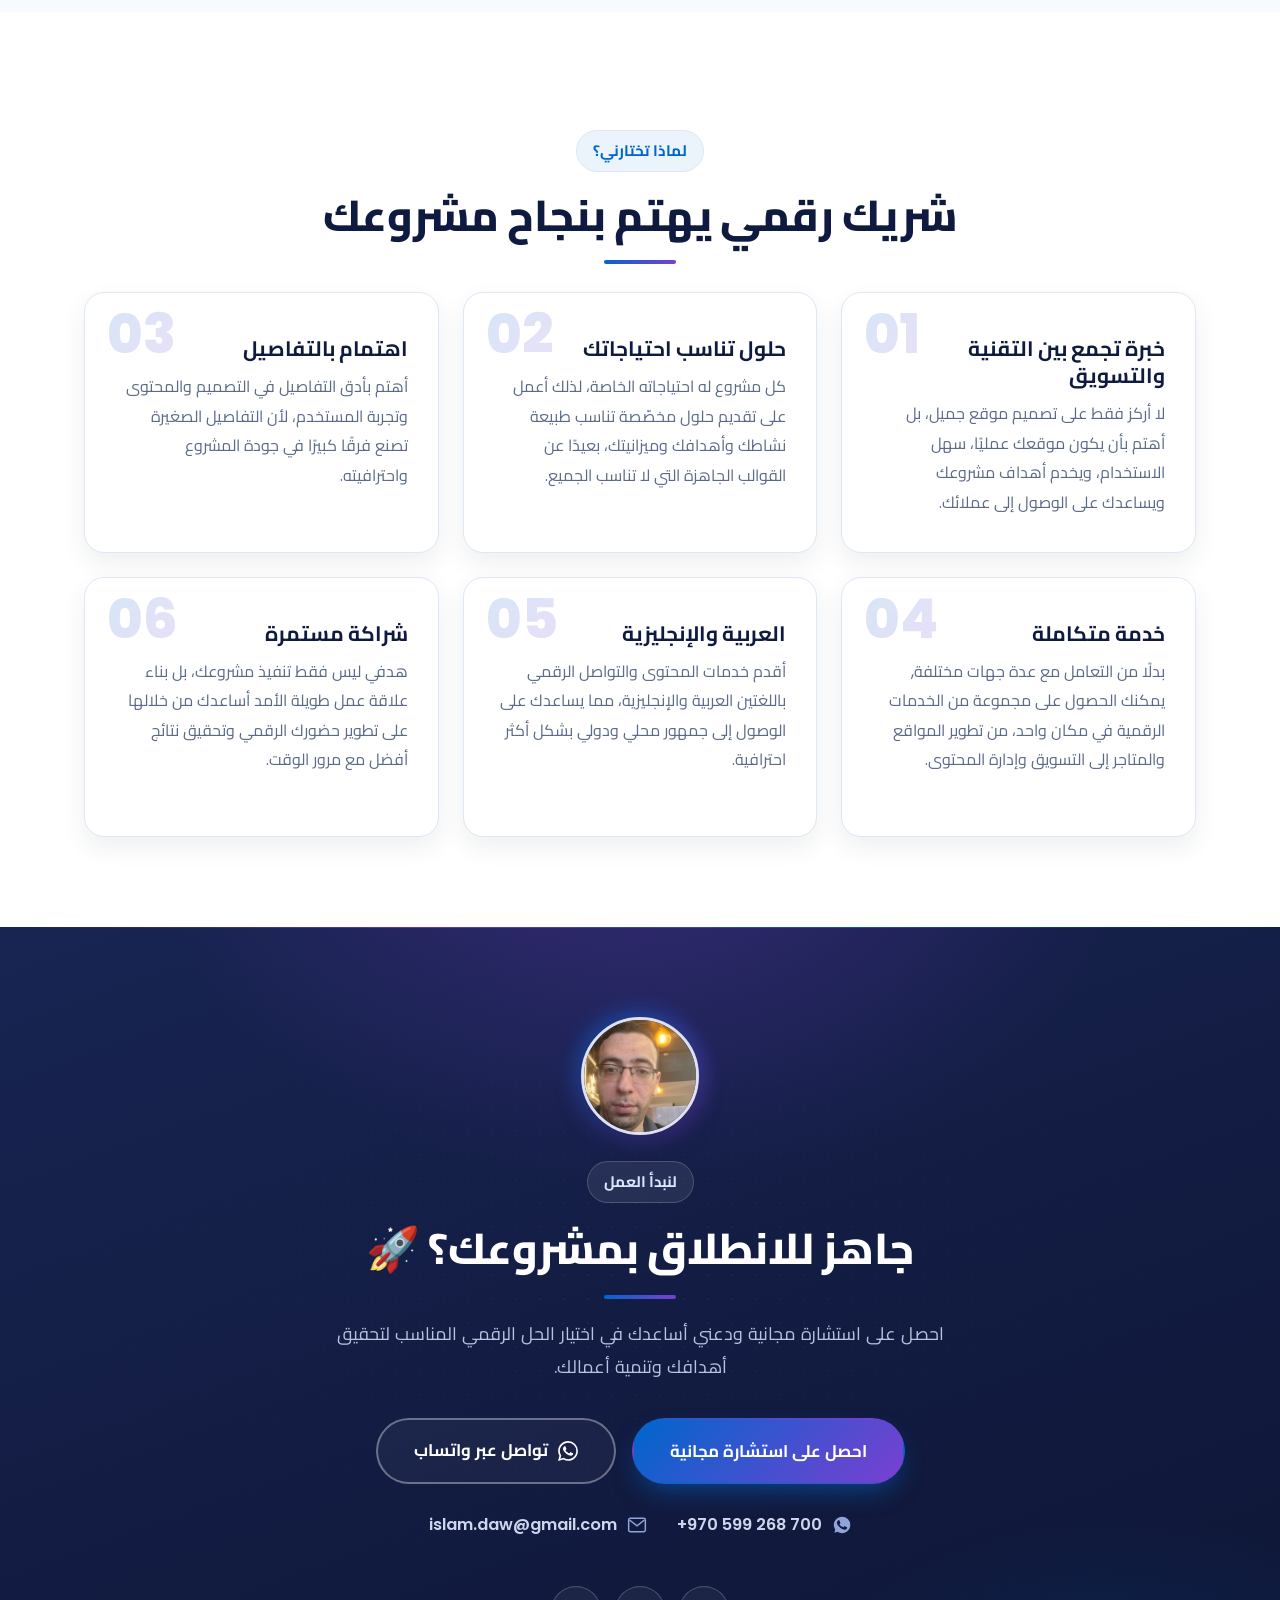
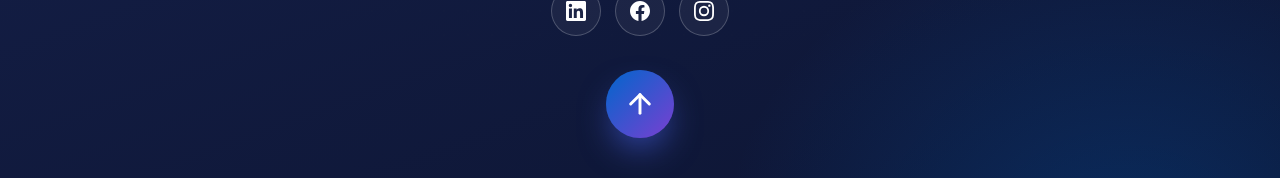
==== commit a6cedb33: "Add CV download button to nav bar + update page title 🤖 Generated with Codebuff Co-Authored-By: Code" ====
--- a/index.html
+++ b/index.html
@@ -3,21 +3,21 @@
 <head>
   <meta charset="UTF-8" />
   <meta name="viewport" content="width=device-width, initial-scale=1.0" />
-  <title>إسلام داود | مصمم ومطور مواقع والتسويق الرقمي</title>
+  <title>إسلام داود | مصمم ومطور مواقع وتطبيقات</title>
   <meta name="description" content="إسلام داود — مصمم ومطور مواقع وتطبيقات جوال. تصميم مواقع ومتاجر إلكترونية، تطبيقات أندرويد و iOS، تسويق رقمي، وإدارة حسابات التواصل الاجتماعي." />
   <meta name="author" content="إسلام داود" />
 
   <meta name="robots" content="index, follow" />
   <meta name="keywords" content="تصميم مواقع, تطوير مواقع, متجر إلكتروني, تطبيقات جوال, تطبيقات اندرويد, تطبيقات ايفون, iOS, Android, تسويق رقمي, إدارة سوشال ميديا, إسلام داود, مصمم مواقع" />
   <meta name="theme-color" content="#0066cc" />
-  <link rel="canonical" href="https://islam-dawod.github.io/" />
+  <link rel="canonical" href="https://islam-dawod.github.io/ID/" />
 
   <!-- Open Graph -->
   <meta property="og:type" content="website" />
   <meta property="og:title" content="إسلام داود | مصمم ومطور مواقع والتسويق الرقمي" />
   <meta property="og:description" content="بناء حضور رقمي احترافي: مواقع، متاجر إلكترونية، تطبيقات جوال، تسويق رقمي وإدارة سوشال ميديا." />
-  <meta property="og:url" content="https://islam-dawod.github.io/" />
-  <meta property="og:image" content="https://islam-dawod.github.io/assets/me/portrait.jpg" />
+  <meta property="og:url" content="https://islam-dawod.github.io/ID/" />
+  <meta property="og:image" content="https://islam-dawod.github.io/ID/assets/me/portrait.jpg" />
   <meta property="og:locale" content="ar_AR" />
   <meta property="og:site_name" content="إسلام داود" />
 
@@ -25,7 +25,7 @@
   <meta name="twitter:card" content="summary_large_image" />
   <meta name="twitter:title" content="إسلام داود | مصمم ومطور مواقع" />
   <meta name="twitter:description" content="تصميم وتطوير المواقع والمتاجر الإلكترونية، تطبيقات الجوال، التسويق الرقمي وإدارة السوشال ميديا." />
-  <meta name="twitter:image" content="https://islam-dawod.github.io/assets/me/portrait.jpg" />
+  <meta name="twitter:image" content="https://islam-dawod.github.io/ID/assets/me/portrait.jpg" />
 
   <!-- Structured data -->
   <script type="application/ld+json">
@@ -36,8 +36,8 @@
     "alternateName": "Islam Daoud",
     "jobTitle": "مصمم ومطور مواقع",
     "description": "مصمم ومطور مواقع متخصص في تصميم وتطوير المواقع والمتاجر الإلكترونية والتسويق الرقمي وإدارة المحتوى.",
-    "url": "https://islam-dawod.github.io/",
-    "image": "https://islam-dawod.github.io/assets/me/portrait.jpg",
+    "url": "https://islam-dawod.github.io/ID/",
+    "image": "https://islam-dawod.github.io/ID/assets/me/portrait.jpg",
     "email": "islam.daw@gmail.com",
     "telephone": "+970599268700",
     "sameAs": [
@@ -72,6 +72,7 @@
         <a href="#portfolio" data-en="Work">أعمالي</a>
         <a href="#why" data-en="Why Me">لماذا تختارني</a>
         <a href="#contact" data-en="Contact">تواصل معي</a>
+        <a href="cv.html" class="btn btn-sm btn-ghost nav-cv" download="Islam_Faysal_CV.pdf" data-en="<svg viewBox='0 0 24 24' fill='none' stroke='currentColor' stroke-width='2' stroke-linecap='round' stroke-linejoin='round'><path d="M21 15v4a2 2 0 0 1-2 2H5a2 2 0 0 1-2-2v-4"/><polyline points="7 10 12 15 17 10"/><line x1="12" y1="15" x2="12" y2="3"/></svg> Download CV"><svg viewBox="0 0 24 24" fill="none" stroke="currentColor" stroke-width="2" stroke-linecap="round" stroke-linejoin="round"><path d="M21 15v4a2 2 0 0 1-2 2H5a2 2 0 0 1-2-2v-4"/><polyline points="7 10 12 15 17 10"/><line x1="12" y1="15" x2="12" y2="3"/></svg> السيرة الذاتية</a>
         <a href="#contact" class="btn btn-sm btn-primary nav-cta" data-en="<svg viewBox='0 0 24 24' fill='none' stroke='currentColor' stroke-width='2' stroke-linecap='round' stroke-linejoin='round'><path d='M4.5 16.5c-1.5 1.26-2 5-2 5s3.74-.5 5-2c.71-.84.7-2.13-.09-2.91a2.18 2.18 0 0 0-2.91-.09z'/><path d='m12 15-3-3a22 22 0 0 1 2-3.95A12.88 12.88 0 0 1 22 2c0 2.72-.78 7.5-6 11a22.35 22.35 0 0 1-4 2z'/><path d='M9 12H4s.55-3.03 2-4c1.62-1.08 5 0 5 0'/><path d='M12 15v5s3.03-.55 4-2c1.08-1.62 0-5 0-5'/></svg> Start Project"><svg viewBox="0 0 24 24" fill="none" stroke="currentColor" stroke-width="2" stroke-linecap="round" stroke-linejoin="round"><path d="M4.5 16.5c-1.5 1.26-2 5-2 5s3.74-.5 5-2c.71-.84.7-2.13-.09-2.91a2.18 2.18 0 0 0-2.91-.09z"/><path d="m12 15-3-3a22 22 0 0 1 2-3.95A12.88 12.88 0 0 1 22 2c0 2.72-.78 7.5-6 11a22.35 22.35 0 0 1-4 2z"/><path d="M9 12H4s.55-3.03 2-4c1.62-1.08 5 0 5 0"/><path d="M12 15v5s3.03-.55 4-2c1.08-1.62 0-5 0-5"/></svg> ابدأ مشروعك</a>
       </nav>
       <div class="header-actions">
--- a/styles.css
+++ b/styles.css
@@ -854,6 +854,26 @@
 /* Nav "Start project" CTA icon */
 .nav-cta svg { width: 16px; height: 16px; flex: none; }
 
+/* Nav CV download button */
+.nav-cv {
+  color: var(--primary);
+  font-weight: 700;
+  border: 1.5px solid var(--border);
+  background: rgba(0, 102, 204, .04);
+  gap: 7px;
+  transition: background .2s, color .2s, border-color .2s, box-shadow .2s;
+}
+.nav-cv svg { width: 15px; height: 15px; flex: none; stroke-width: 2.2; }
+.nav-cv:hover {
+  color: var(--primary);
+  border-color: var(--primary);
+  background: rgba(0, 102, 204, .08);
+  box-shadow: 0 4px 12px -4px rgba(0, 102, 204, .25);
+}
+@media (max-width: 720px) {
+  .nav-cv { margin-top: 12px; text-align: center; justify-content: center; }
+}
+
 /* Mobile: center card content in services & portfolio, tune hero buttons */
 @media (max-width: 600px) {
   .card { text-align: center; }
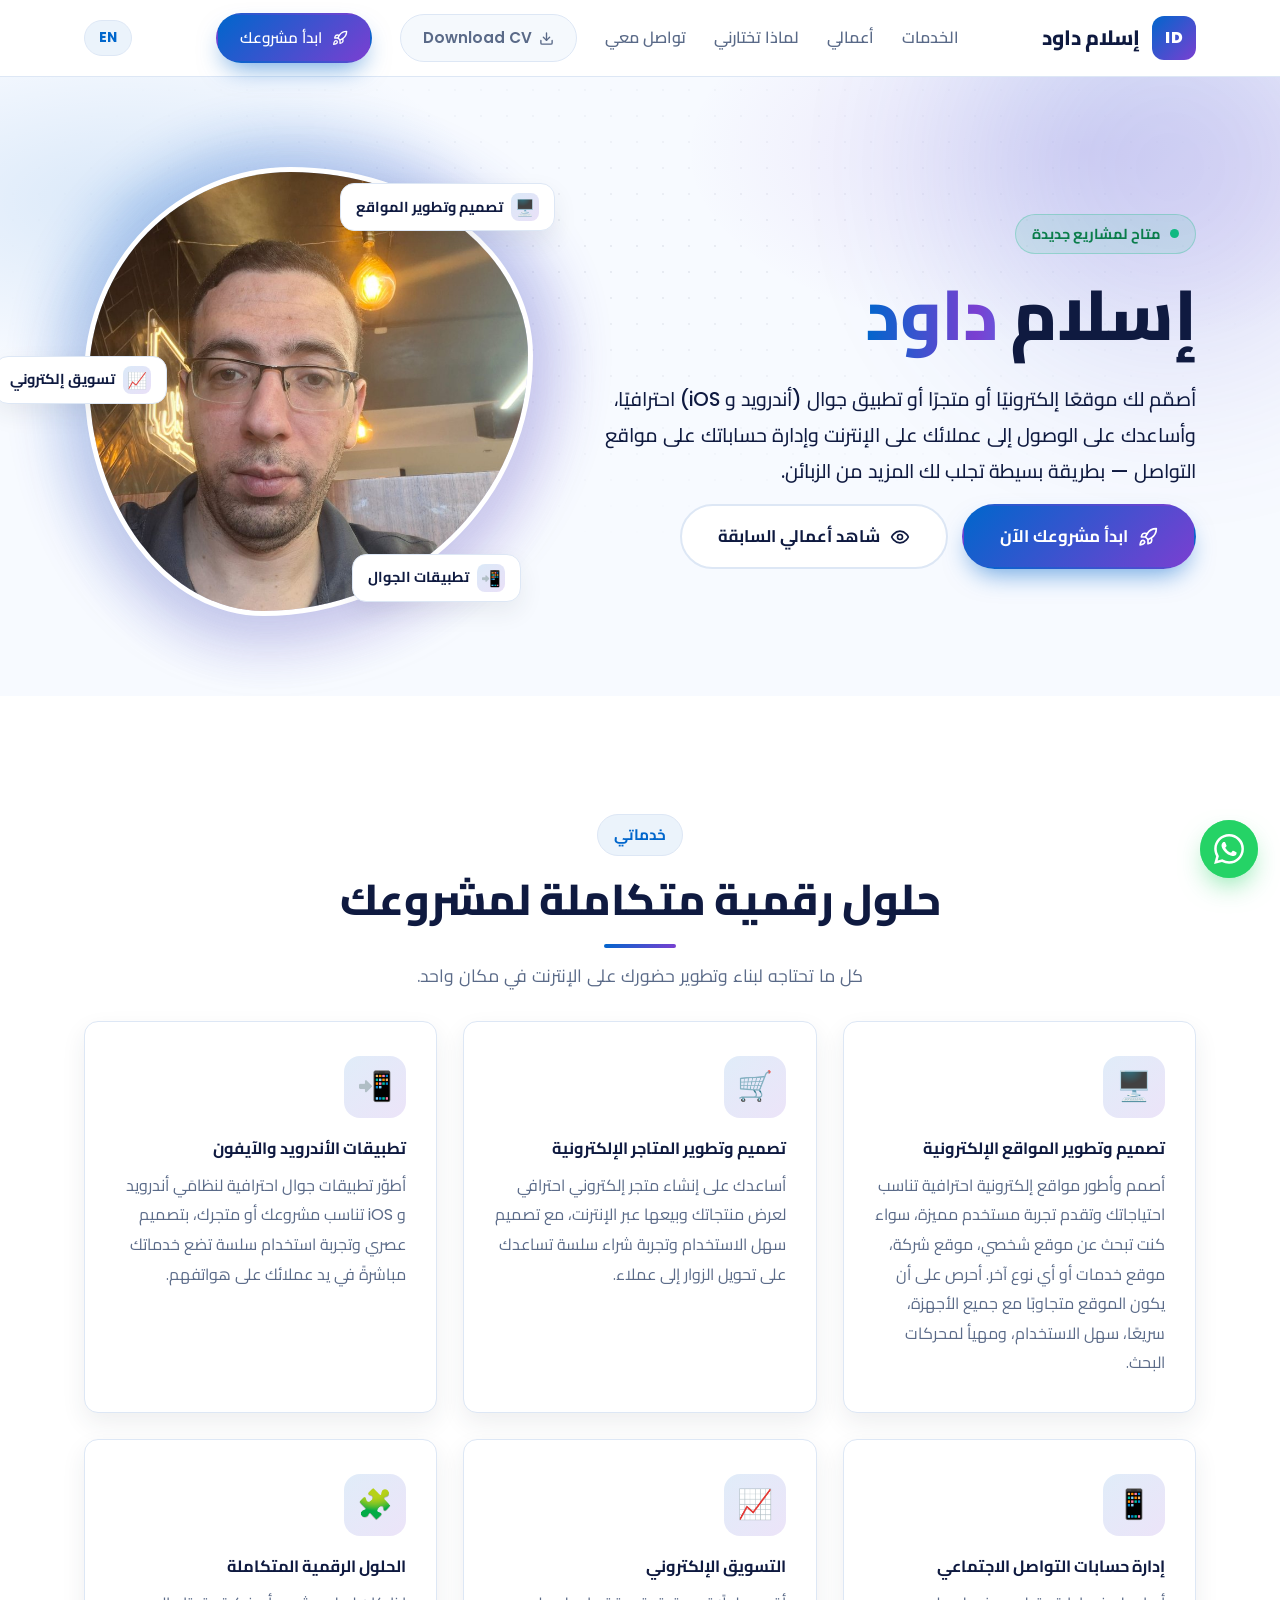
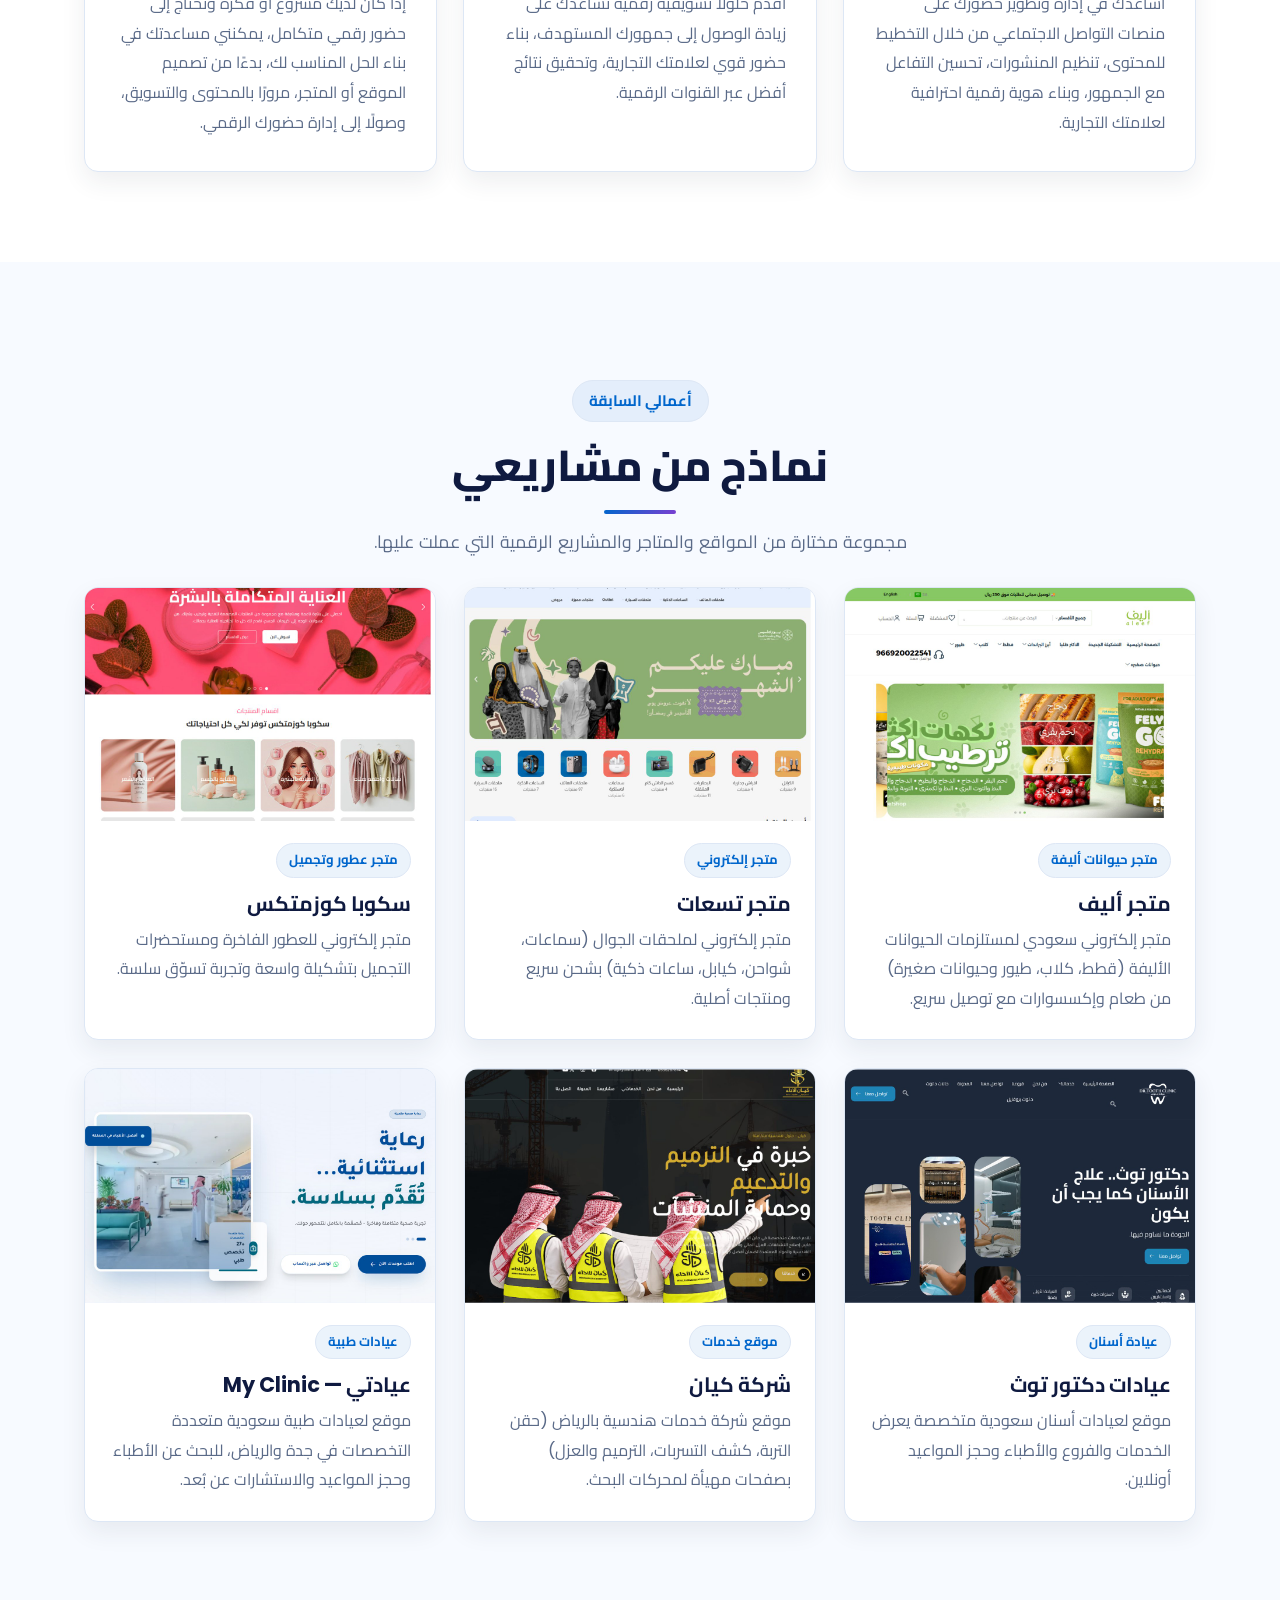
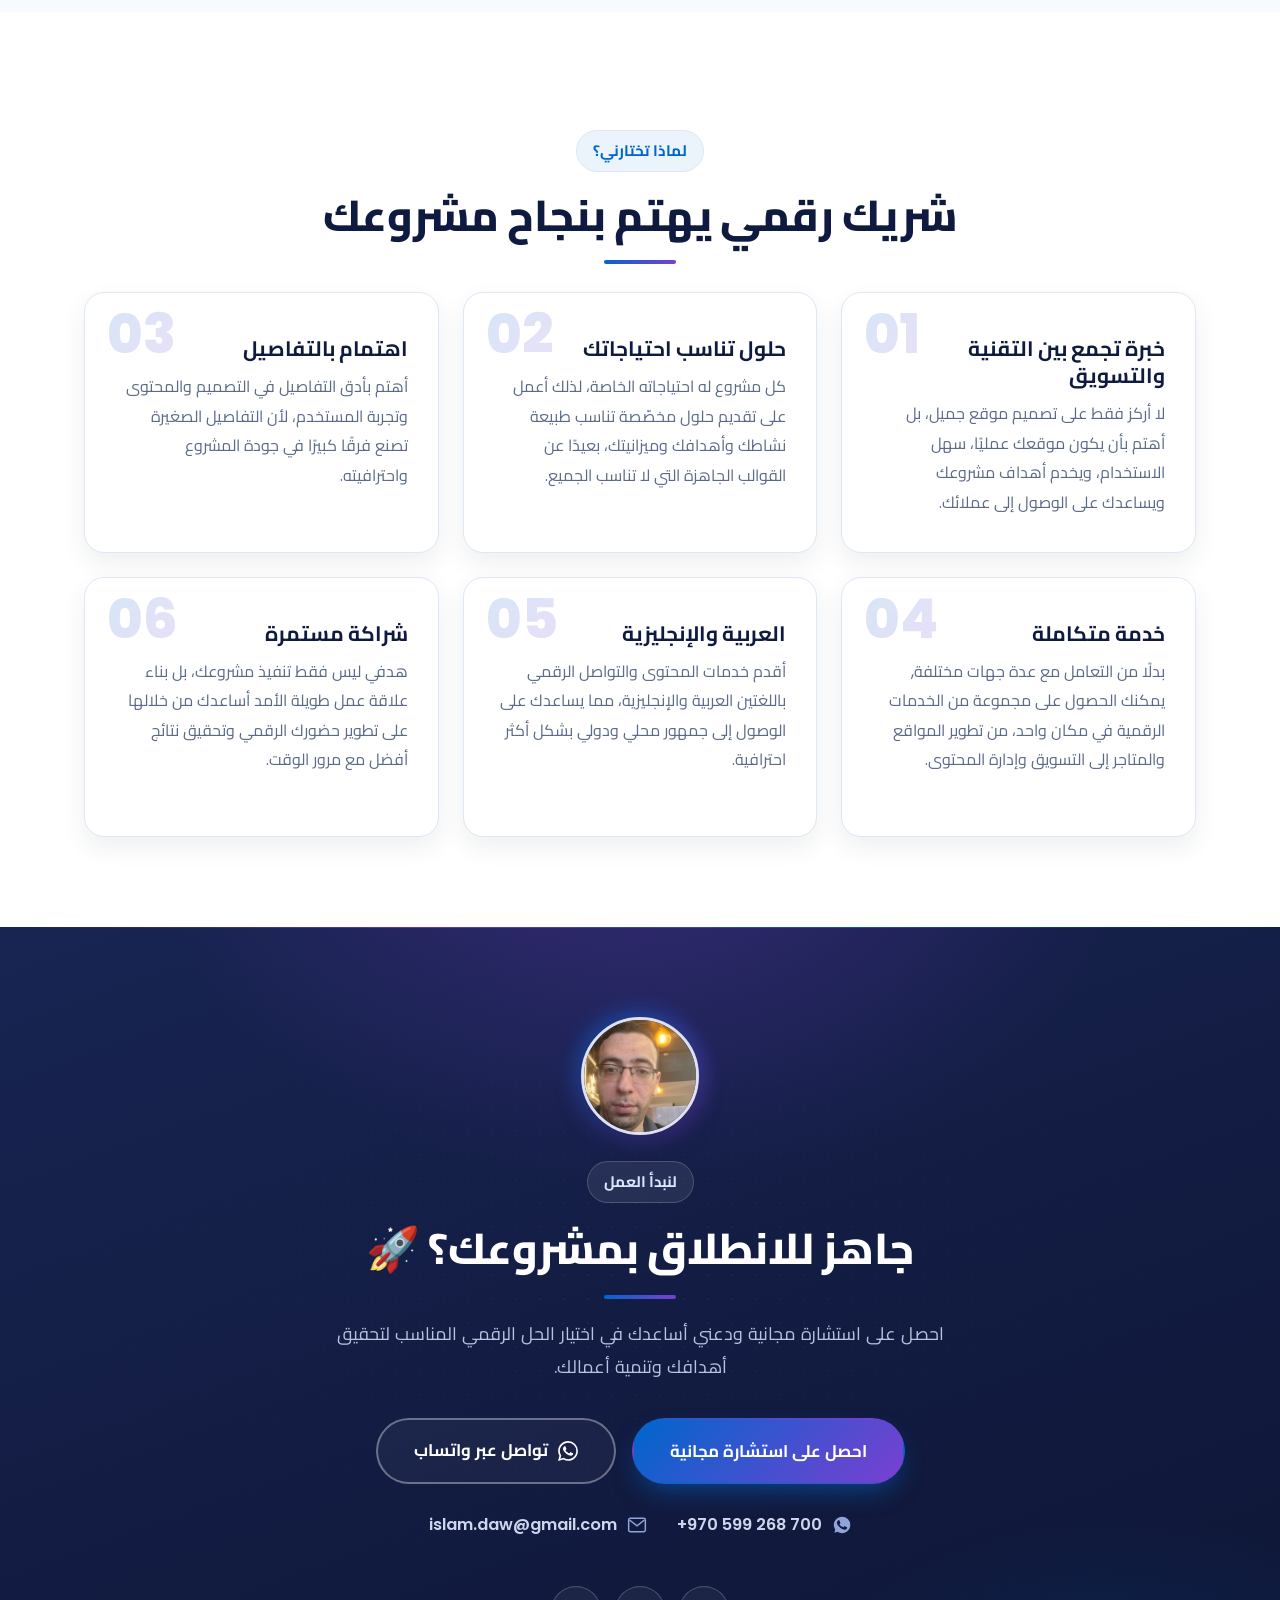
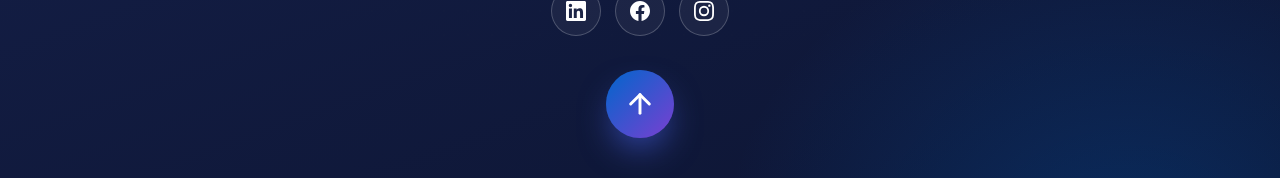
==== commit 6b526fe4: "CV nav button: Download CV + icon only" ====
--- a/index.html
+++ b/index.html
@@ -72,7 +72,7 @@
         <a href="#portfolio" data-en="Work">أعمالي</a>
         <a href="#why" data-en="Why Me">لماذا تختارني</a>
         <a href="#contact" data-en="Contact">تواصل معي</a>
-        <a href="cv.html" class="btn btn-sm btn-ghost nav-cv" download="Islam_Faysal_CV.pdf" data-en="<svg viewBox='0 0 24 24' fill='none' stroke='currentColor' stroke-width='2' stroke-linecap='round' stroke-linejoin='round'><path d="M21 15v4a2 2 0 0 1-2 2H5a2 2 0 0 1-2-2v-4"/><polyline points="7 10 12 15 17 10"/><line x1="12" y1="15" x2="12" y2="3"/></svg> Download CV"><svg viewBox="0 0 24 24" fill="none" stroke="currentColor" stroke-width="2" stroke-linecap="round" stroke-linejoin="round"><path d="M21 15v4a2 2 0 0 1-2 2H5a2 2 0 0 1-2-2v-4"/><polyline points="7 10 12 15 17 10"/><line x1="12" y1="15" x2="12" y2="3"/></svg> السيرة الذاتية</a>
+        <a href="cv.html" class="btn btn-sm btn-ghost nav-cv" download="Islam_Faysal_CV.pdf"><svg viewBox="0 0 24 24" fill="none" stroke="currentColor" stroke-width="2" stroke-linecap="round" stroke-linejoin="round"><path d="M21 15v4a2 2 0 0 1-2 2H5a2 2 0 0 1-2-2v-4"/><polyline points="7 10 12 15 17 10"/><line x1="12" y1="15" x2="12" y2="3"/></svg> Download CV</a>
         <a href="#contact" class="btn btn-sm btn-primary nav-cta" data-en="<svg viewBox='0 0 24 24' fill='none' stroke='currentColor' stroke-width='2' stroke-linecap='round' stroke-linejoin='round'><path d='M4.5 16.5c-1.5 1.26-2 5-2 5s3.74-.5 5-2c.71-.84.7-2.13-.09-2.91a2.18 2.18 0 0 0-2.91-.09z'/><path d='m12 15-3-3a22 22 0 0 1 2-3.95A12.88 12.88 0 0 1 22 2c0 2.72-.78 7.5-6 11a22.35 22.35 0 0 1-4 2z'/><path d='M9 12H4s.55-3.03 2-4c1.62-1.08 5 0 5 0'/><path d='M12 15v5s3.03-.55 4-2c1.08-1.62 0-5 0-5'/></svg> Start Project"><svg viewBox="0 0 24 24" fill="none" stroke="currentColor" stroke-width="2" stroke-linecap="round" stroke-linejoin="round"><path d="M4.5 16.5c-1.5 1.26-2 5-2 5s3.74-.5 5-2c.71-.84.7-2.13-.09-2.91a2.18 2.18 0 0 0-2.91-.09z"/><path d="m12 15-3-3a22 22 0 0 1 2-3.95A12.88 12.88 0 0 1 22 2c0 2.72-.78 7.5-6 11a22.35 22.35 0 0 1-4 2z"/><path d="M9 12H4s.55-3.03 2-4c1.62-1.08 5 0 5 0"/><path d="M12 15v5s3.03-.55 4-2c1.08-1.62 0-5 0-5"/></svg> ابدأ مشروعك</a>
       </nav>
       <div class="header-actions">
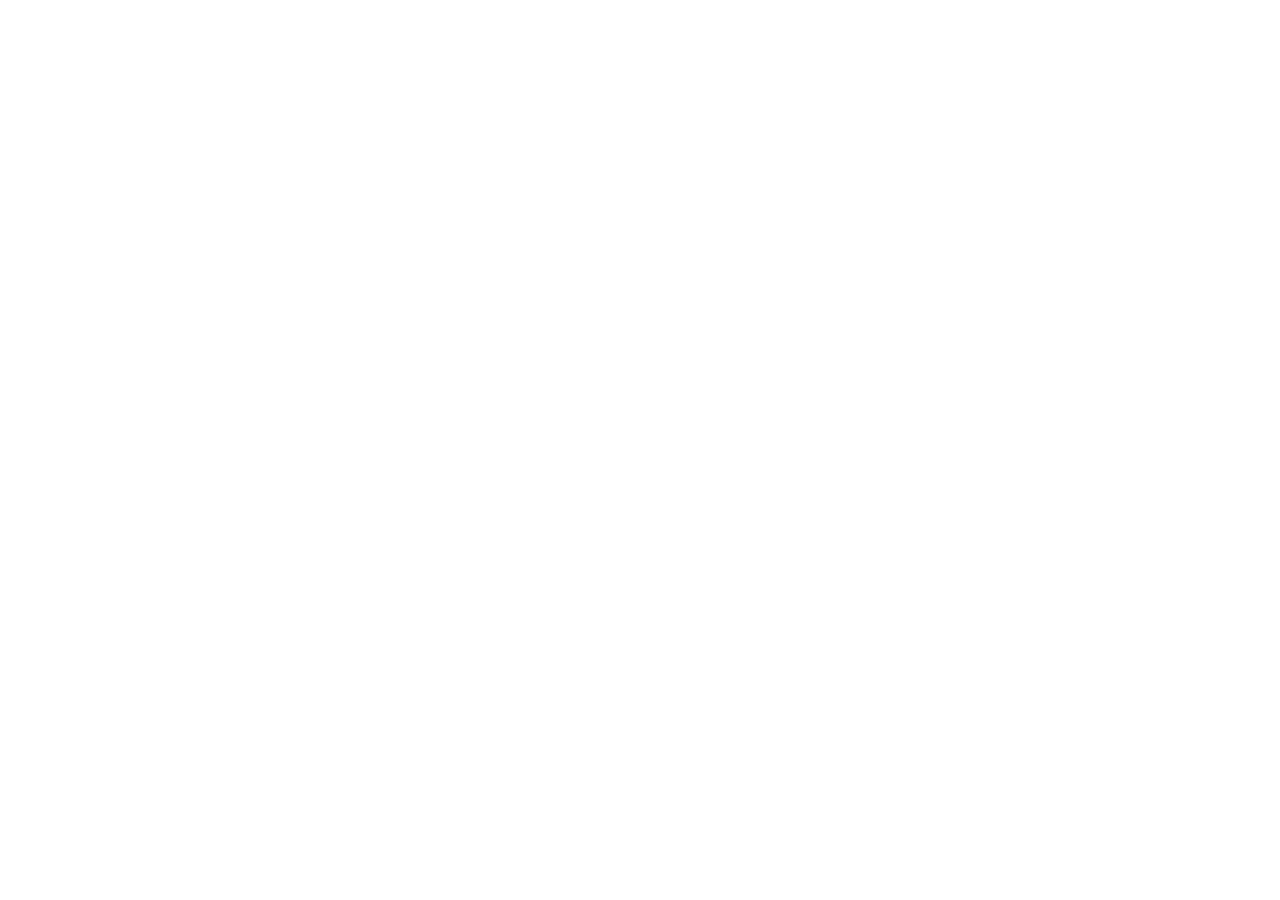
==== commit e77471bd: "Make root (islam-dawod.github.io) an empty page The personal site lives at /id (repo ID). Blank the " ====
--- a/index.html
+++ b/index.html
@@ -1,423 +1,10 @@
 <!DOCTYPE html>
-<html lang="ar" dir="rtl">
+<html lang="en">
 <head>
-  <meta charset="UTF-8" />
-  <meta name="viewport" content="width=device-width, initial-scale=1.0" />
-  <title>إسلام داود | مصمم ومطور مواقع وتطبيقات</title>
-  <meta name="description" content="إسلام داود — مصمم ومطور مواقع وتطبيقات جوال. تصميم مواقع ومتاجر إلكترونية، تطبيقات أندرويد و iOS، تسويق رقمي، وإدارة حسابات التواصل الاجتماعي." />
-  <meta name="author" content="إسلام داود" />
-
-  <meta name="robots" content="index, follow" />
-  <meta name="keywords" content="تصميم مواقع, تطوير مواقع, متجر إلكتروني, تطبيقات جوال, تطبيقات اندرويد, تطبيقات ايفون, iOS, Android, تسويق رقمي, إدارة سوشال ميديا, إسلام داود, مصمم مواقع" />
-  <meta name="theme-color" content="#0066cc" />
-  <link rel="canonical" href="https://islam-dawod.github.io/ID/" />
-
-  <!-- Open Graph -->
-  <meta property="og:type" content="website" />
-  <meta property="og:title" content="إسلام داود | مصمم ومطور مواقع والتسويق الرقمي" />
-  <meta property="og:description" content="بناء حضور رقمي احترافي: مواقع، متاجر إلكترونية، تطبيقات جوال، تسويق رقمي وإدارة سوشال ميديا." />
-  <meta property="og:url" content="https://islam-dawod.github.io/ID/" />
-  <meta property="og:image" content="https://islam-dawod.github.io/ID/assets/me/portrait.jpg" />
-  <meta property="og:locale" content="ar_AR" />
-  <meta property="og:site_name" content="إسلام داود" />
-
-  <!-- Twitter -->
-  <meta name="twitter:card" content="summary_large_image" />
-  <meta name="twitter:title" content="إسلام داود | مصمم ومطور مواقع" />
-  <meta name="twitter:description" content="تصميم وتطوير المواقع والمتاجر الإلكترونية، تطبيقات الجوال، التسويق الرقمي وإدارة السوشال ميديا." />
-  <meta name="twitter:image" content="https://islam-dawod.github.io/ID/assets/me/portrait.jpg" />
-
-  <!-- Structured data -->
-  <script type="application/ld+json">
-  {
-    "@context": "https://schema.org",
-    "@type": "Person",
-    "name": "إسلام داود",
-    "alternateName": "Islam Daoud",
-    "jobTitle": "مصمم ومطور مواقع",
-    "description": "مصمم ومطور مواقع متخصص في تصميم وتطوير المواقع والمتاجر الإلكترونية والتسويق الرقمي وإدارة المحتوى.",
-    "url": "https://islam-dawod.github.io/ID/",
-    "image": "https://islam-dawod.github.io/ID/assets/me/portrait.jpg",
-    "email": "islam.daw@gmail.com",
-    "telephone": "+970599268700",
-    "sameAs": [
-      "https://www.instagram.com/islam.dawod92",
-      "https://www.facebook.com/islam.daw.2025",
-      "https://www.linkedin.com/in/islam-dawod/"
-    ],
-    "knowsAbout": ["تصميم المواقع", "تطوير المواقع", "المتاجر الإلكترونية", "تطوير تطبيقات الجوال", "تطبيقات أندرويد", "تطبيقات iOS", "التسويق الرقمي", "إدارة التواصل الاجتماعي"]
-  }
-  </script>
-
-  <link rel="preconnect" href="https://fonts.googleapis.com" />
-  <link rel="preconnect" href="https://fonts.gstatic.com" crossorigin />
-  <link href="https://fonts.googleapis.com/css2?family=Cairo:wght@400;500;600;700;800&family=Poppins:wght@400;500;600;700;800&family=Tajawal:wght@400;500;700&display=swap" rel="stylesheet" />
-  <link rel="stylesheet" href="styles.css?v=77" />
-  <link rel="icon" type="image/svg+xml" href="favicon.svg?v=1" />
-  <link rel="icon" type="image/png" sizes="32x32" href="favicon-32x32.png?v=1" />
-  <link rel="icon" type="image/png" sizes="16x16" href="favicon-16x16.png?v=1" />
-  <link rel="shortcut icon" href="favicon.ico?v=1" />
-  <link rel="apple-touch-icon" sizes="180x180" href="apple-touch-icon.png?v=1" />
+  <meta charset="UTF-8">
+  <meta name="viewport" content="width=device-width, initial-scale=1.0">
+  <meta name="robots" content="noindex, nofollow">
+  <title></title>
 </head>
-<body>
-  <!-- Header -->
-  <header class="site-header" id="top">
-    <div class="container header-inner">
-      <a href="#top" class="logo">
-        <span class="logo-mark">ID</span>
-        <span class="logo-text" data-en="Islam Daoud">إسلام داود</span>
-      </a>
-      <nav class="nav" id="nav">
-        <a href="#services" data-en="Services">الخدمات</a>
-        <a href="#portfolio" data-en="Work">أعمالي</a>
-        <a href="#why" data-en="Why Me">لماذا تختارني</a>
-        <a href="#contact" data-en="Contact">تواصل معي</a>
-        <a href="cv.html" class="btn btn-sm btn-ghost nav-cv" download="Islam_Faysal_CV.pdf"><svg viewBox="0 0 24 24" fill="none" stroke="currentColor" stroke-width="2" stroke-linecap="round" stroke-linejoin="round"><path d="M21 15v4a2 2 0 0 1-2 2H5a2 2 0 0 1-2-2v-4"/><polyline points="7 10 12 15 17 10"/><line x1="12" y1="15" x2="12" y2="3"/></svg> Download CV</a>
-        <a href="#contact" class="btn btn-sm btn-primary nav-cta" data-en="<svg viewBox='0 0 24 24' fill='none' stroke='currentColor' stroke-width='2' stroke-linecap='round' stroke-linejoin='round'><path d='M4.5 16.5c-1.5 1.26-2 5-2 5s3.74-.5 5-2c.71-.84.7-2.13-.09-2.91a2.18 2.18 0 0 0-2.91-.09z'/><path d='m12 15-3-3a22 22 0 0 1 2-3.95A12.88 12.88 0 0 1 22 2c0 2.72-.78 7.5-6 11a22.35 22.35 0 0 1-4 2z'/><path d='M9 12H4s.55-3.03 2-4c1.62-1.08 5 0 5 0'/><path d='M12 15v5s3.03-.55 4-2c1.08-1.62 0-5 0-5'/></svg> Start Project"><svg viewBox="0 0 24 24" fill="none" stroke="currentColor" stroke-width="2" stroke-linecap="round" stroke-linejoin="round"><path d="M4.5 16.5c-1.5 1.26-2 5-2 5s3.74-.5 5-2c.71-.84.7-2.13-.09-2.91a2.18 2.18 0 0 0-2.91-.09z"/><path d="m12 15-3-3a22 22 0 0 1 2-3.95A12.88 12.88 0 0 1 22 2c0 2.72-.78 7.5-6 11a22.35 22.35 0 0 1-4 2z"/><path d="M9 12H4s.55-3.03 2-4c1.62-1.08 5 0 5 0"/><path d="M12 15v5s3.03-.55 4-2c1.08-1.62 0-5 0-5"/></svg> ابدأ مشروعك</a>
-      </nav>
-      <div class="header-actions">
-        <button class="lang-toggle" id="langToggle" aria-label="تغيير اللغة">EN</button>
-        <button class="nav-toggle" id="navToggle" aria-label="القائمة" aria-expanded="false">
-          <span></span><span></span><span></span>
-        </button>
-      </div>
-    </div>
-  </header>
-
-  <!-- Floating WhatsApp button (fixed, site-wide) -->
-  <a class="wa-fab" href="https://wa.me/970599268700" target="_blank" rel="noopener" aria-label="تواصل عبر واتساب" data-en-label="Chat on WhatsApp">
-    <svg viewBox="0 0 24 24" fill="currentColor" aria-hidden="true"><path d="M17.472 14.382c-.297-.149-1.758-.867-2.03-.967-.273-.099-.471-.148-.67.15-.197.297-.767.966-.94 1.164-.173.199-.347.223-.644.075-.297-.15-1.255-.463-2.39-1.475-.883-.788-1.48-1.761-1.653-2.059-.173-.297-.018-.458.13-.606.134-.133.298-.347.446-.52.149-.174.198-.298.298-.497.099-.198.05-.371-.025-.52-.075-.149-.669-1.612-.916-2.207-.242-.579-.487-.5-.669-.51-.173-.008-.371-.01-.57-.01-.198 0-.52.074-.792.372-.272.297-1.04 1.016-1.04 2.479 0 1.462 1.065 2.875 1.213 3.074.149.198 2.096 3.2 5.077 4.487.709.306 1.263.489 1.694.625.712.227 1.36.195 1.871.118.571-.085 1.758-.719 2.006-1.413.248-.694.248-1.289.173-1.413-.074-.124-.272-.198-.57-.347m-5.421 7.403h-.004a9.87 9.87 0 01-5.031-1.378l-.361-.214-3.741.982.998-3.648-.235-.374a9.86 9.86 0 01-1.51-5.26c.001-5.45 4.436-9.884 9.888-9.884 2.64 0 5.122 1.03 6.988 2.898a9.825 9.825 0 012.893 6.994c-.003 5.45-4.437 9.884-9.885 9.884m8.413-18.297A11.815 11.815 0 0012.05 0C5.495 0 .16 5.335.157 11.892c0 2.096.547 4.142 1.588 5.945L.057 24l6.305-1.654a11.882 11.882 0 005.683 1.448h.005c6.554 0 11.89-5.335 11.893-11.893a11.821 11.821 0 00-3.48-8.413Z"/></svg>
-  </a>
-
-  <!-- Hero -->
-  <section class="hero">
-    <div class="hero-bg" aria-hidden="true"></div>
-    <div class="container hero-inner">
-      <div class="hero-text">
-        <span class="hero-status" data-en="<span class='dot'></span> Available for new projects"><span class="dot"></span> متاح لمشاريع جديدة</span>
-        <h1 class="hero-title" data-en="Islam <span class='grad'>Daoud</span>">إسلام <span class="grad">داود</span></h1>
-        <p class="hero-lead" data-en="I build you a professional website, online store, or mobile app for Android &amp; iOS, help you reach your customers online, and manage your social media — simply, in a way that brings you more clients.">
-          أصمّم لك موقعًا إلكترونيًا أو متجرًا أو تطبيق جوال (أندرويد و iOS) احترافيًا،
-          وأساعدك على الوصول إلى عملائك على الإنترنت وإدارة حساباتك على مواقع التواصل —
-          بطريقة بسيطة تجلب لك المزيد من الزبائن.
-        </p>
-        <div class="hero-actions">
-          <a href="#contact" class="btn btn-primary btn-lg" data-en="<svg viewBox='0 0 24 24' fill='none' stroke='currentColor' stroke-width='2' stroke-linecap='round' stroke-linejoin='round'><path d='M4.5 16.5c-1.5 1.26-2 5-2 5s3.74-.5 5-2c.71-.84.7-2.13-.09-2.91a2.18 2.18 0 0 0-2.91-.09z'/><path d='m12 15-3-3a22 22 0 0 1 2-3.95A12.88 12.88 0 0 1 22 2c0 2.72-.78 7.5-6 11a22.35 22.35 0 0 1-4 2z'/><path d='M9 12H4s.55-3.03 2-4c1.62-1.08 5 0 5 0'/><path d='M12 15v5s3.03-.55 4-2c1.08-1.62 0-5 0-5'/></svg> Start Your Project"><svg viewBox="0 0 24 24" fill="none" stroke="currentColor" stroke-width="2" stroke-linecap="round" stroke-linejoin="round"><path d="M4.5 16.5c-1.5 1.26-2 5-2 5s3.74-.5 5-2c.71-.84.7-2.13-.09-2.91a2.18 2.18 0 0 0-2.91-.09z"/><path d="m12 15-3-3a22 22 0 0 1 2-3.95A12.88 12.88 0 0 1 22 2c0 2.72-.78 7.5-6 11a22.35 22.35 0 0 1-4 2z"/><path d="M9 12H4s.55-3.03 2-4c1.62-1.08 5 0 5 0"/><path d="M12 15v5s3.03-.55 4-2c1.08-1.62 0-5 0-5"/></svg> ابدأ مشروعك الآن</a>
-          <a href="#portfolio" class="btn btn-ghost btn-lg" data-en="<svg viewBox='0 0 24 24' fill='none' stroke='currentColor' stroke-width='2' stroke-linecap='round' stroke-linejoin='round'><path d='M2 12s3-7 10-7 10 7 10 7-3 7-10 7-10-7-10-7z'/><circle cx='12' cy='12' r='3'/></svg> View My Work"><svg viewBox="0 0 24 24" fill="none" stroke="currentColor" stroke-width="2" stroke-linecap="round" stroke-linejoin="round"><path d="M2 12s3-7 10-7 10 7 10 7-3 7-10 7-10-7-10-7z"/><circle cx="12" cy="12" r="3"/></svg> شاهد أعمالي السابقة</a>
-        </div>
-      </div>
-      <figure class="hero-portrait" onerror="this.style.display='none'">
-        <img src="assets/me/portrait.jpg" alt="إسلام داود" loading="eager"
-             onerror="this.closest('.hero-portrait').style.display='none'" />
-        <span class="float-chip chip-1" data-en="<span class='ci'>🖥️</span> Web Development"><span class="ci">🖥️</span> تصميم وتطوير المواقع</span>
-        <span class="float-chip chip-2" data-en="<span class='ci'>📈</span> Digital Marketing"><span class="ci">📈</span> تسويق إلكتروني</span>
-        <span class="float-chip chip-3" data-en="<span class='ci'>📲</span> Mobile Apps"><span class="ci">📲</span> تطبيقات الجوال</span>
-      </figure>
-    </div>
-  </section>
-
-  <!-- Services -->
-  <section class="section" id="services">
-    <div class="container">
-      <div class="section-head">
-        <span class="kicker" data-en="Services">خدماتي</span>
-        <h2 data-en="Complete digital solutions for your project">حلول رقمية متكاملة لمشروعك</h2>
-        <p data-en="Everything you need to build and grow your online presence, in one place.">كل ما تحتاجه لبناء وتطوير حضورك على الإنترنت في مكان واحد.</p>
-      </div>
-
-      <div class="cards">
-        <article class="card">
-          <div class="card-icon">🖥️</div>
-          <h3 data-en="Website Design &amp; Development">تصميم وتطوير المواقع الإلكترونية</h3>
-          <p data-en="I design and develop professional, responsive websites with a great user experience — personal, business, or services sites — fast, easy to use, and SEO-ready.">
-            أصمم وأطور مواقع إلكترونية احترافية تناسب احتياجاتك وتقدم تجربة مستخدم مميزة،
-            سواء كنت تبحث عن موقع شخصي، موقع شركة، موقع خدمات أو أي نوع آخر.
-            أحرص على أن يكون الموقع متجاوبًا مع جميع الأجهزة، سريعًا، سهل الاستخدام، ومهيأ لمحركات البحث.
-          </p>
-        </article>
-
-        <article class="card">
-          <div class="card-icon">🛒</div>
-          <h3 data-en="E-commerce Development">تصميم وتطوير المتاجر الإلكترونية</h3>
-          <p data-en="I help you build a professional online store to showcase and sell your products, with an easy design and a smooth buying experience that turns visitors into customers.">
-            أساعدك على إنشاء متجر إلكتروني احترافي لعرض منتجاتك وبيعها عبر الإنترنت،
-            مع تصميم سهل الاستخدام وتجربة شراء سلسة تساعدك على تحويل الزوار إلى عملاء.
-          </p>
-        </article>
-
-        <article class="card">
-          <div class="card-icon">📲</div>
-          <h3 data-en="Android &amp; iOS App Development">تطبيقات الأندرويد والآيفون</h3>
-          <p data-en="I develop professional mobile apps for Android and iOS tailored to your business or store — with a modern design and a smooth experience that puts your services right in your customers' hands.">
-            أطوّر تطبيقات جوال احترافية لنظامَي أندرويد و iOS تناسب مشروعك أو متجرك، بتصميم
-            عصري وتجربة استخدام سلسة تضع خدماتك مباشرةً في يد عملائك على هواتفهم.
-          </p>
-        </article>
-
-        <article class="card">
-          <div class="card-icon">📱</div>
-          <h3 data-en="Social Media Management">إدارة حسابات التواصل الاجتماعي</h3>
-          <p data-en="I manage and grow your social media presence through content planning, scheduling, boosting engagement, and building a professional brand identity.">
-            أساعدك في إدارة وتطوير حضورك على منصات التواصل الاجتماعي من خلال التخطيط للمحتوى،
-            تنظيم المنشورات، تحسين التفاعل مع الجمهور، وبناء هوية رقمية احترافية لعلامتك التجارية.
-          </p>
-        </article>
-
-        <article class="card">
-          <div class="card-icon">📈</div>
-          <h3 data-en="Digital Marketing">التسويق الإلكتروني</h3>
-          <p data-en="I provide digital marketing solutions that expand your reach to your target audience, build a strong brand presence, and achieve better results across digital channels.">
-            أقدم حلولًا تسويقية رقمية تساعدك على زيادة الوصول إلى جمهورك المستهدف،
-            بناء حضور قوي لعلامتك التجارية، وتحقيق نتائج أفضل عبر القنوات الرقمية.
-          </p>
-        </article>
-
-        <article class="card">
-          <div class="card-icon">🧩</div>
-          <h3 data-en="Integrated Digital Solutions">الحلول الرقمية المتكاملة</h3>
-          <p data-en="If you have a project or idea and need a complete digital presence, I can help you build the right solution — from website or store design, through content and marketing, to managing your digital presence.">
-            إذا كان لديك مشروع أو فكرة وتحتاج إلى حضور رقمي متكامل، يمكنني مساعدتك في بناء الحل
-            المناسب لك، بدءًا من تصميم الموقع أو المتجر، مرورًا بالمحتوى والتسويق، وصولًا إلى إدارة حضورك الرقمي.
-          </p>
-        </article>
-      </div>
-    </div>
-  </section>
-
-  <!-- Portfolio / Previous work -->
-  <section class="section section-alt" id="portfolio">
-    <div class="container">
-      <div class="section-head">
-        <span class="kicker" data-en="My Work">أعمالي السابقة</span>
-        <h2 data-en="Selected projects">نماذج من مشاريعي</h2>
-        <p data-en="A selection of websites, stores, and digital projects I have worked on.">مجموعة مختارة من المواقع والمتاجر والمشاريع الرقمية التي عملت عليها.</p>
-      </div>
-
-      <div class="portfolio-grid">
-        <a class="work" href="https://aleef.com/" target="_blank" rel="noopener">
-          <div class="work-thumb">
-            <img src="assets/portfolio/aleef.jpg" alt="متجر أليف لمستلزمات الحيوانات الأليفة" loading="lazy" />
-          </div>
-          <div class="work-body">
-            <span class="work-tag" data-en="Pet Store">متجر حيوانات أليفة</span>
-            <h3 data-en="Aleef Store">متجر أليف</h3>
-            <p data-en="A Saudi online pet store for cats, dogs, birds, and small animals — food, accessories, and supplies with fast delivery.">متجر إلكتروني سعودي لمستلزمات الحيوانات الأليفة (قطط، كلاب، طيور وحيوانات صغيرة) من طعام وإكسسوارات مع توصيل سريع.</p>
-          </div>
-        </a>
-
-        <a class="work" href="https://www.tesaat.com/" target="_blank" rel="noopener">
-          <div class="work-thumb">
-            <img src="assets/portfolio/tesaat.jpg" alt="متجر تسعات لملحقات الجوال" loading="lazy" />
-          </div>
-          <div class="work-body">
-            <span class="work-tag" data-en="E-commerce">متجر إلكتروني</span>
-            <h3 data-en="Tesaat Store">متجر تسعات</h3>
-            <p data-en="An online store for mobile accessories — headphones, chargers, cables, and smartwatches — with fast shipping.">متجر إلكتروني لملحقات الجوال (سماعات، شواحن، كيابل، ساعات ذكية) بشحن سريع ومنتجات أصلية.</p>
-          </div>
-        </a>
-
-        <a class="work" href="https://www.scuba-cosmatics.com/" target="_blank" rel="noopener">
-          <div class="work-thumb">
-            <img src="assets/portfolio/scuba.jpg" alt="متجر سكوبا كوزمتكس للعطور ومستحضرات التجميل" loading="lazy" />
-          </div>
-          <div class="work-body">
-            <span class="work-tag" data-en="Beauty &amp; Perfume">متجر عطور وتجميل</span>
-            <h3 data-en="Scuba Cosmetics">سكوبا كوزمتكس</h3>
-            <p data-en="An online store for luxury perfumes and cosmetics with a wide range of premium products and a smooth shopping experience.">متجر إلكتروني للعطور الفاخرة ومستحضرات التجميل بتشكيلة واسعة وتجربة تسوّق سلسة.</p>
-          </div>
-        </a>
-
-        <a class="work" href="https://drtoothclinics.com/" target="_blank" rel="noopener">
-          <div class="work-thumb">
-            <img src="assets/portfolio/drtooth.jpg" alt="موقع عيادات دكتور توث للأسنان" loading="lazy" />
-          </div>
-          <div class="work-body">
-            <span class="work-tag" data-en="Dental Clinic">عيادة أسنان</span>
-            <h3 data-en="Dr Tooth Clinics">عيادات دكتور توث</h3>
-            <p data-en="A website for a Saudi dental clinics group showcasing its services, branches, specialists, and online appointment booking.">موقع لعيادات أسنان سعودية متخصصة يعرض الخدمات والفروع والأطباء وحجز المواعيد أونلاين.</p>
-          </div>
-        </a>
-
-        <a class="work" href="https://kyanksa.com/" target="_blank" rel="noopener">
-          <div class="work-thumb">
-            <img src="assets/portfolio/kyan.jpg" alt="موقع شركة كيان للخدمات الهندسية" loading="lazy" />
-          </div>
-          <div class="work-body">
-            <span class="work-tag" data-en="Services Website">موقع خدمات</span>
-            <h3 data-en="Kyan Company">شركة كيان</h3>
-            <p data-en="A services company website (soil injection, leak detection, renovation, and insulation) in Riyadh, with SEO-focused pages.">موقع شركة خدمات هندسية بالرياض (حقن التربة، كشف التسربات، الترميم والعزل) بصفحات مهيأة لمحركات البحث.</p>
-          </div>
-        </a>
-
-        <a class="work" href="https://myclinic.com.sa/" target="_blank" rel="noopener">
-          <div class="work-thumb">
-            <img src="assets/portfolio/myclinic.jpg" alt="موقع عيادتي My Clinic الطبي" loading="lazy" />
-          </div>
-          <div class="work-body">
-            <span class="work-tag" data-en="Medical Clinics">عيادات طبية</span>
-            <h3 data-en="My Clinic">عيادتي — My Clinic</h3>
-            <p data-en="A Saudi multi-specialty medical clinics website (Jeddah &amp; Riyadh) for finding doctors, booking appointments, and telemedicine.">موقع لعيادات طبية سعودية متعددة التخصصات في جدة والرياض، للبحث عن الأطباء وحجز المواعيد والاستشارات عن بُعد.</p>
-          </div>
-        </a>
-      </div>
-
-    </div>
-  </section>
-
-  <!-- Why choose me -->
-  <section class="section" id="why">
-    <div class="container">
-      <div class="section-head">
-        <span class="kicker" data-en="Why Choose Me?">لماذا تختارني؟</span>
-        <h2 data-en="A digital partner invested in your success">شريك رقمي يهتم بنجاح مشروعك</h2>
-      </div>
-
-      <div class="features">
-        <div class="feature">
-          <span class="feature-num">01</span>
-          <h3 data-en="Technical &amp; marketing expertise">خبرة تجمع بين التقنية والتسويق</h3>
-          <p data-en="I don't just focus on a beautiful design — I make sure your site is practical, easy to use, serves your goals, and helps you reach your customers.">
-            لا أركز فقط على تصميم موقع جميل، بل أهتم بأن يكون موقعك عمليًا، سهل الاستخدام،
-            ويخدم أهداف مشروعك ويساعدك على الوصول إلى عملائك.
-          </p>
-        </div>
-        <div class="feature">
-          <span class="feature-num">02</span>
-          <h3 data-en="Tailored to your needs">حلول تناسب احتياجاتك</h3>
-          <p data-en="Every project has its own needs, so I provide custom solutions that fit your business, goals, and budget — never one-size-fits-all templates.">
-            كل مشروع له احتياجاته الخاصة، لذلك أعمل على تقديم حلول مخصّصة تناسب طبيعة نشاطك
-            وأهدافك وميزانيتك، بعيدًا عن القوالب الجاهزة التي لا تناسب الجميع.
-          </p>
-        </div>
-        <div class="feature">
-          <span class="feature-num">03</span>
-          <h3 data-en="Attention to detail">اهتمام بالتفاصيل</h3>
-          <p data-en="I care about the finest details in design, content, and user experience, because small details make a big difference in quality and professionalism.">
-            أهتم بأدق التفاصيل في التصميم والمحتوى وتجربة المستخدم، لأن التفاصيل الصغيرة تصنع
-            فرقًا كبيرًا في جودة المشروع واحترافيته.
-          </p>
-        </div>
-        <div class="feature">
-          <span class="feature-num">04</span>
-          <h3 data-en="All-in-one service">خدمة متكاملة</h3>
-          <p data-en="Instead of dealing with several parties, you get a range of digital services in one place — from web and store development to marketing and content.">
-            بدلًا من التعامل مع عدة جهات مختلفة, يمكنك الحصول على مجموعة من الخدمات الرقمية في
-            مكان واحد، من تطوير المواقع والمتاجر إلى التسويق وإدارة المحتوى.
-          </p>
-        </div>
-        <div class="feature">
-          <span class="feature-num">05</span>
-          <h3 data-en="Arabic &amp; English">العربية والإنجليزية</h3>
-          <p data-en="I offer content and digital communication in both Arabic and English, helping you reach a local and international audience more professionally.">
-            أقدم خدمات المحتوى والتواصل الرقمي باللغتين العربية والإنجليزية، مما يساعدك على
-            الوصول إلى جمهور محلي ودولي بشكل أكثر احترافية.
-          </p>
-        </div>
-        <div class="feature">
-          <span class="feature-num">06</span>
-          <h3 data-en="Ongoing partnership">شراكة مستمرة</h3>
-          <p data-en="My goal isn't only to deliver your project, but to build a long-term relationship that helps you grow your digital presence over time.">
-            هدفي ليس فقط تنفيذ مشروعك، بل بناء علاقة عمل طويلة الأمد أساعدك من خلالها على تطوير
-            حضورك الرقمي وتحقيق نتائج أفضل مع مرور الوقت.
-          </p>
-        </div>
-      </div>
-    </div>
-  </section>
-
-  <!-- Contact / CTA -->
-  <section class="section contact" id="contact">
-    <div class="container">
-      <div class="contact-inner">
-        <figure class="contact-avatar" onerror="this.style.display='none'">
-          <img src="assets/me/avatar.jpg" alt="إسلام داود" loading="lazy"
-               onerror="this.closest('.contact-avatar').style.display='none'" />
-        </figure>
-        <span class="kicker" data-en="Let's get started">لنبدأ العمل</span>
-        <h2 data-en="Ready to launch your project?">جاهز للانطلاق بمشروعك؟ 🚀</h2>
-        <p class="contact-lead" data-en="Get a free consultation and let me help you choose the right digital solution to reach your goals and grow your business.">
-          احصل على استشارة مجانية ودعني أساعدك في اختيار الحل الرقمي المناسب
-          لتحقيق أهدافك وتنمية أعمالك.
-        </p>
-
-        <div class="contact-actions">
-          <button type="button" class="btn btn-primary btn-lg" id="openConsult" data-en="Get a free consultation">احصل على استشارة مجانية</button>
-          <a class="btn btn-ghost btn-lg" href="https://wa.me/970599268700" target="_blank" rel="noopener">
-            <svg viewBox="0 0 24 24" aria-hidden="true" fill="currentColor"><path d="M17.472 14.382c-.297-.149-1.758-.867-2.03-.967-.273-.099-.471-.148-.67.15-.197.297-.767.966-.94 1.164-.173.199-.347.223-.644.075-.297-.15-1.255-.463-2.39-1.475-.883-.788-1.48-1.761-1.653-2.059-.173-.297-.018-.458.13-.606.134-.133.298-.347.446-.52.149-.174.198-.298.298-.497.099-.198.05-.371-.025-.52-.075-.149-.669-1.612-.916-2.207-.242-.579-.487-.5-.669-.51-.173-.008-.371-.01-.57-.01-.198 0-.52.074-.792.372-.272.297-1.04 1.016-1.04 2.479 0 1.462 1.065 2.875 1.213 3.074.149.198 2.096 3.2 5.077 4.487.709.306 1.263.489 1.694.625.712.227 1.36.195 1.871.118.571-.085 1.758-.719 2.006-1.413.248-.694.248-1.289.173-1.413-.074-.124-.272-.198-.57-.347m-5.421 7.403h-.004a9.87 9.87 0 01-5.031-1.378l-.361-.214-3.741.982.998-3.648-.235-.374a9.86 9.86 0 01-1.51-5.26c.001-5.45 4.436-9.884 9.888-9.884 2.64 0 5.122 1.03 6.988 2.898a9.825 9.825 0 012.893 6.994c-.003 5.45-4.437 9.884-9.885 9.884m8.413-18.297A11.815 11.815 0 0012.05 0C5.495 0 .16 5.335.157 11.892c0 2.096.547 4.142 1.588 5.945L.057 24l6.305-1.654a11.882 11.882 0 005.683 1.448h.005c6.554 0 11.89-5.335 11.893-11.893a11.821 11.821 0 00-3.48-8.413Z"/></svg>
-            <span data-en="Chat on WhatsApp">تواصل عبر واتساب</span>
-          </a>
-        </div>
-
-        <div class="contact-details">
-          <a class="cd-item" href="https://wa.me/970599268700" target="_blank" rel="noopener">
-            <svg viewBox="0 0 24 24" fill="currentColor" aria-hidden="true"><path d="M17.472 14.382c-.297-.149-1.758-.867-2.03-.967-.273-.099-.471-.148-.67.15-.197.297-.767.966-.94 1.164-.173.199-.347.223-.644.075-.297-.15-1.255-.463-2.39-1.475-.883-.788-1.48-1.761-1.653-2.059-.173-.297-.018-.458.13-.606.134-.133.298-.347.446-.52.149-.174.198-.298.298-.497.099-.198.05-.371-.025-.52-.075-.149-.669-1.612-.916-2.207-.242-.579-.487-.5-.669-.51-.173-.008-.371-.01-.57-.01-.198 0-.52.074-.792.372-.272.297-1.04 1.016-1.04 2.479 0 1.462 1.065 2.875 1.213 3.074.149.198 2.096 3.2 5.077 4.487.709.306 1.263.489 1.694.625.712.227 1.36.195 1.871.118.571-.085 1.758-.719 2.006-1.413.248-.694.248-1.289.173-1.413-.074-.124-.272-.198-.57-.347M12.05 21.785h-.004a9.87 9.87 0 01-5.031-1.378l-.361-.214-3.741.982.998-3.648-.235-.374a9.86 9.86 0 01-1.51-5.26c.001-5.45 4.436-9.884 9.888-9.884 2.64 0 5.122 1.03 6.988 2.898a9.825 9.825 0 012.893 6.994c-.003 5.45-4.437 9.884-9.885 9.884"/></svg>
-            <span dir="ltr">+970 599 268 700</span>
-          </a>
-          <a class="cd-item" href="mailto:islam.daw@gmail.com">
-            <svg viewBox="0 0 24 24" fill="none" stroke="currentColor" stroke-width="1.8" aria-hidden="true"><rect x="2" y="4" width="20" height="16" rx="2"/><path d="m3 6 9 7 9-7"/></svg>
-            <span dir="ltr">islam.daw@gmail.com</span>
-          </a>
-        </div>
-
-        <ul class="social" aria-label="حسابات التواصل الاجتماعي">
-          <li><a href="https://www.instagram.com/islam.dawod92" aria-label="إنستغرام" data-en-label="Instagram" target="_blank" rel="noopener">
-            <svg viewBox="0 0 24 24" fill="currentColor"><path d="M12 2.163c3.204 0 3.584.012 4.85.07 3.252.148 4.771 1.691 4.919 4.919.058 1.265.069 1.645.069 4.849 0 3.205-.012 3.584-.069 4.849-.149 3.225-1.664 4.771-4.919 4.919-1.266.058-1.644.07-4.85.07-3.204 0-3.584-.012-4.849-.07-3.26-.149-4.771-1.699-4.919-4.92-.058-1.265-.07-1.644-.07-4.849 0-3.204.013-3.583.07-4.849.149-3.227 1.664-4.771 4.919-4.919 1.266-.057 1.645-.069 4.849-.069M12 0C8.741 0 8.333.014 7.053.072 2.695.272.273 2.69.073 7.052.014 8.333 0 8.741 0 12c0 3.259.014 3.668.072 4.948.2 4.358 2.618 6.78 6.98 6.98C8.333 23.986 8.741 24 12 24c3.259 0 3.668-.014 4.948-.072 4.354-.2 6.782-2.618 6.979-6.98.059-1.28.073-1.689.073-4.948 0-3.259-.014-3.667-.072-4.947-.196-4.354-2.617-6.78-6.979-6.98C15.668.014 15.259 0 12 0m0 5.838a6.162 6.162 0 100 12.324 6.162 6.162 0 000-12.324M12 16a4 4 0 110-8 4 4 0 010 8m6.406-11.845a1.44 1.44 0 100 2.881 1.44 1.44 0 000-2.881"/></svg>
-          </a></li>
-          <li><a href="https://www.facebook.com/islam.daw.2025" aria-label="فيسبوك" data-en-label="Facebook" target="_blank" rel="noopener">
-            <svg viewBox="0 0 24 24" fill="currentColor"><path d="M24 12.073c0-6.627-5.373-12-12-12s-12 5.373-12 12c0 5.99 4.388 10.954 10.125 11.854v-8.385H7.078v-3.47h3.047V9.43c0-3.007 1.792-4.669 4.533-4.669 1.312 0 2.686.235 2.686.235v2.953H15.83c-1.491 0-1.956.925-1.956 1.874v2.25h3.328l-.532 3.47h-2.796v8.385C19.612 23.027 24 18.062 24 12.073"/></svg>
-          </a></li>
-          <li><a href="https://www.linkedin.com/in/islam-dawod/" aria-label="لينكدإن" data-en-label="LinkedIn" target="_blank" rel="noopener">
-            <svg viewBox="0 0 24 24" fill="currentColor"><path d="M20.447 20.452h-3.554v-5.569c0-1.328-.027-3.037-1.852-3.037-1.853 0-2.136 1.445-2.136 2.939v5.667H9.351V9h3.414v1.561h.046c.477-.9 1.637-1.85 3.37-1.85 3.601 0 4.267 2.37 4.267 5.455v6.286zM5.337 7.433a2.062 2.062 0 01-2.063-2.065 2.064 2.064 0 112.063 2.065zm1.782 13.019H3.555V9h3.564v11.452zM22.225 0H1.771C.792 0 0 .774 0 1.729v20.542C0 23.227.792 24 1.771 24h20.451C23.2 24 24 23.227 24 22.271V1.729C24 .774 23.2 0 22.222 0z"/></svg>
-          </a></li>
-        </ul>
-
-        <a class="back-top" href="#top" aria-label="العودة إلى أعلى الصفحة" data-en-label="Back to top">
-          <svg viewBox="0 0 24 24" fill="none" stroke="currentColor" stroke-width="2.2" stroke-linecap="round" stroke-linejoin="round" aria-hidden="true"><path d="M12 19V5"/><path d="m5 12 7-7 7 7"/></svg>
-        </a>
-      </div>
-    </div>
-  </section>
-
-  <!-- Consultation modal -->
-  <div class="modal" id="consultModal" hidden>
-    <div class="modal-overlay" data-close></div>
-    <div class="modal-box" role="dialog" aria-modal="true" aria-labelledby="consultTitle">
-      <button class="modal-close" type="button" data-close aria-label="إغلاق">&times;</button>
-
-      <div class="modal-body" id="consultBody">
-        <span class="modal-badge">🚀</span>
-        <h3 id="consultTitle" data-en="Get a free consultation">احصل على استشارة مجانية</h3>
-        <p class="modal-sub" data-en="Fill in your details and I'll get back to you shortly.">املأ بياناتك وسأتواصل معك في أقرب وقت.</p>
-        <form id="consultForm" novalidate>
-          <div class="field">
-            <label for="cm-name" data-en="Name">الاسم</label>
-            <input id="cm-name" type="text" placeholder="اسمك الكامل" data-en-ph="Your full name" required />
-          </div>
-          <div class="field">
-            <label for="cm-email" data-en="Email">البريد الإلكتروني</label>
-            <input id="cm-email" type="email" placeholder="you@example.com" data-en-ph="you@example.com" required />
-          </div>
-          <div class="field">
-            <label for="cm-phone" data-en="Phone">رقم الهاتف</label>
-            <input id="cm-phone" type="tel" dir="ltr" placeholder="+970 591 234 567" data-en-ph="+970 591 234 567" required />
-          </div>
-          <div class="field">
-            <label for="cm-message" data-en="Message">رسالتك</label>
-            <textarea id="cm-message" rows="4" placeholder="أخبرني عن مشروعك..." data-en-ph="Tell me about your project..."></textarea>
-          </div>
-          <button type="submit" class="btn btn-primary btn-lg btn-block" data-en="Send request">إرسال الطلب</button>
-        </form>
-      </div>
-
-      <div class="modal-thanks" id="consultThanks" hidden>
-        <span class="thanks-ic">✅</span>
-        <h3 data-en="Thank you!">شكرًا لك!</h3>
-        <p data-en="Your request has been received. I'll get in touch with you very soon.">تم استلام طلبك بنجاح، وسأتواصل معك في أقرب وقت.</p>
-        <button type="button" class="btn btn-primary btn-lg" data-close data-en="Done">تم</button>
-      </div>
-    </div>
-  </div>
-
-  <script src="script.js?v=73"></script>
-</body>
+<body></body>
 </html>
